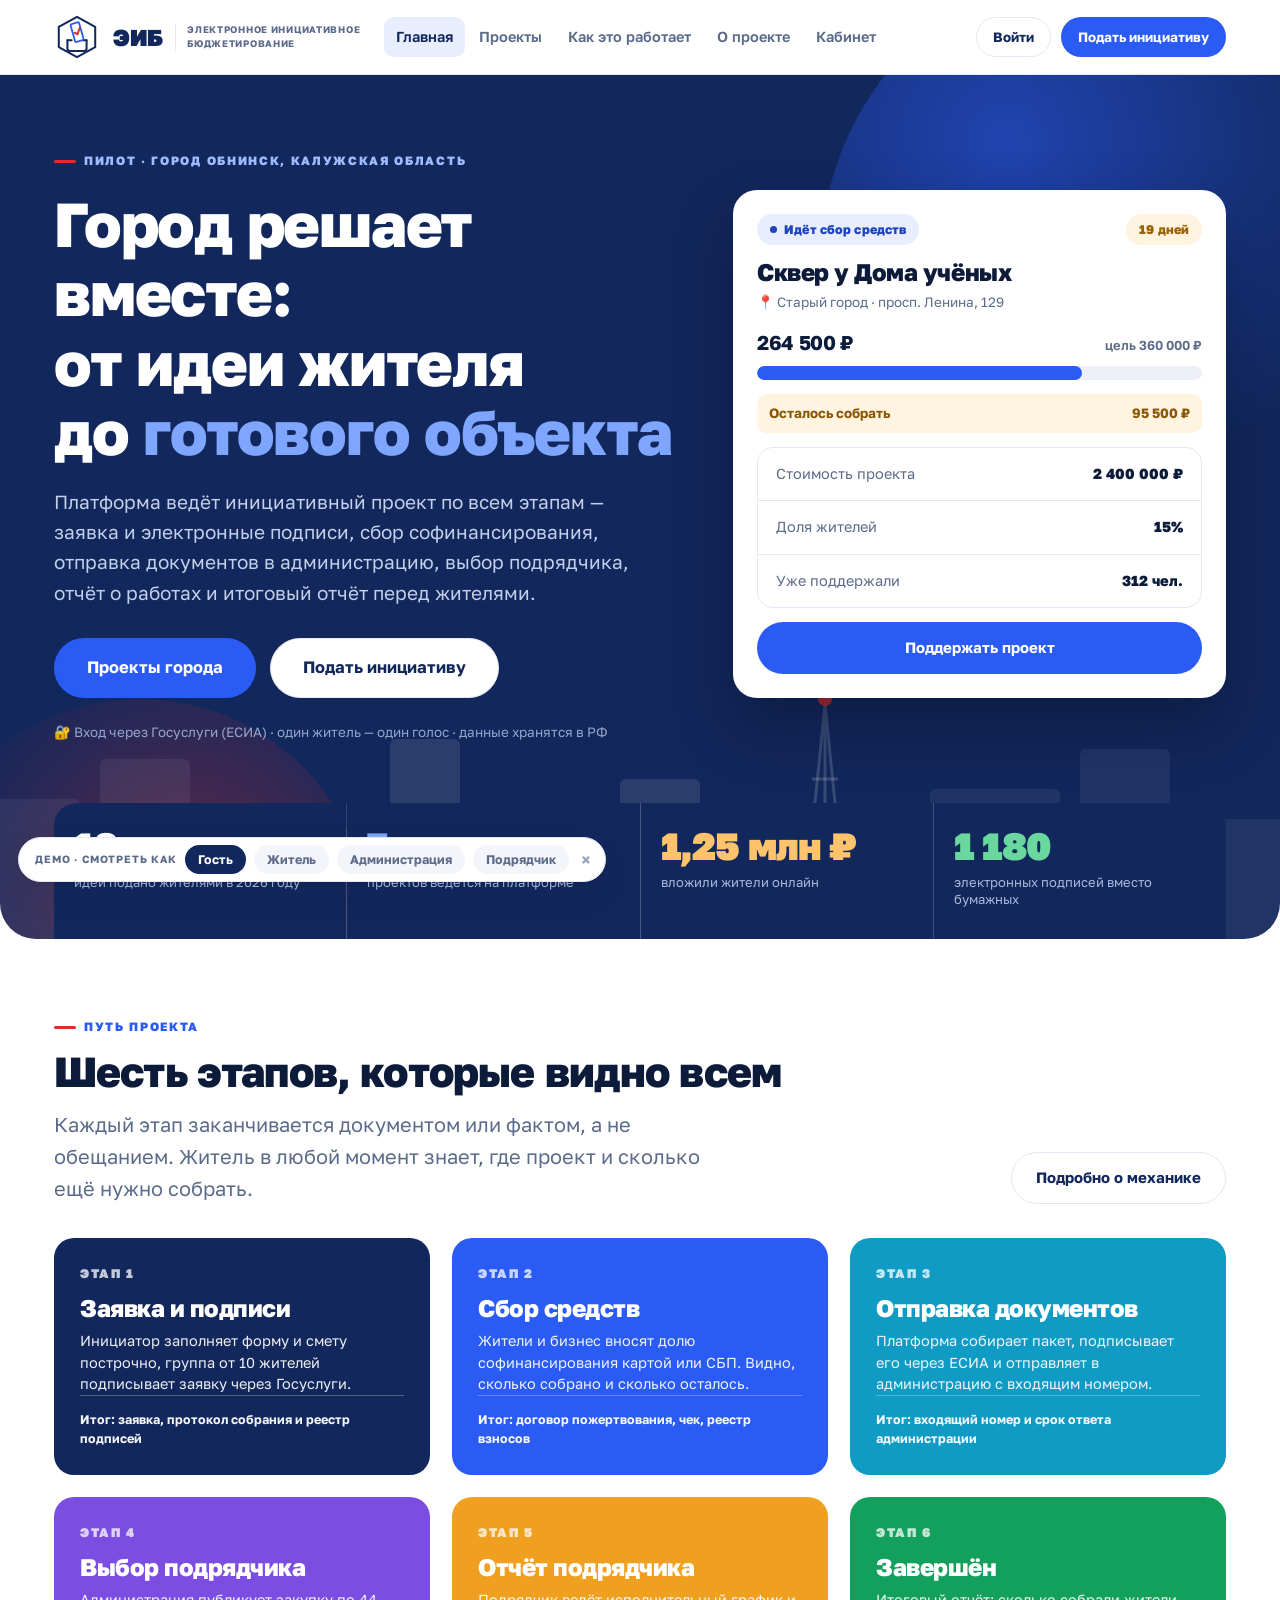
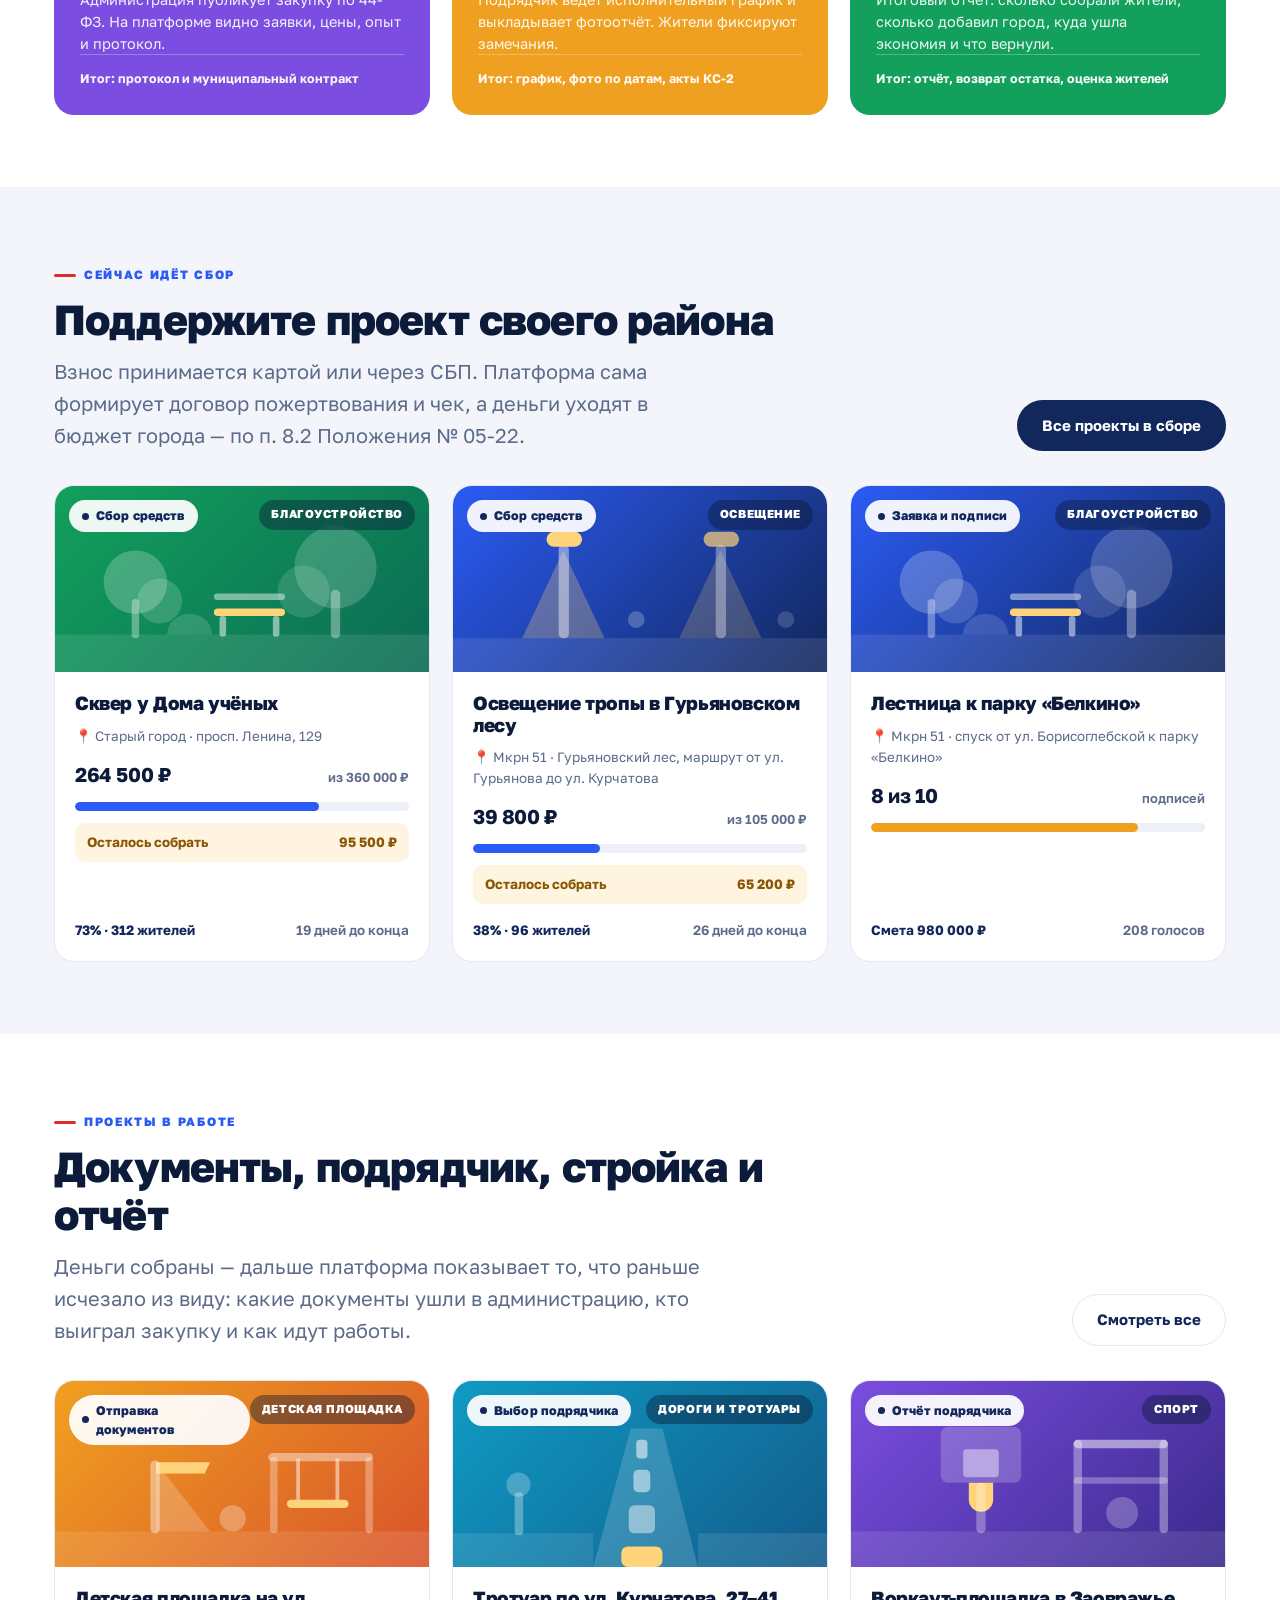
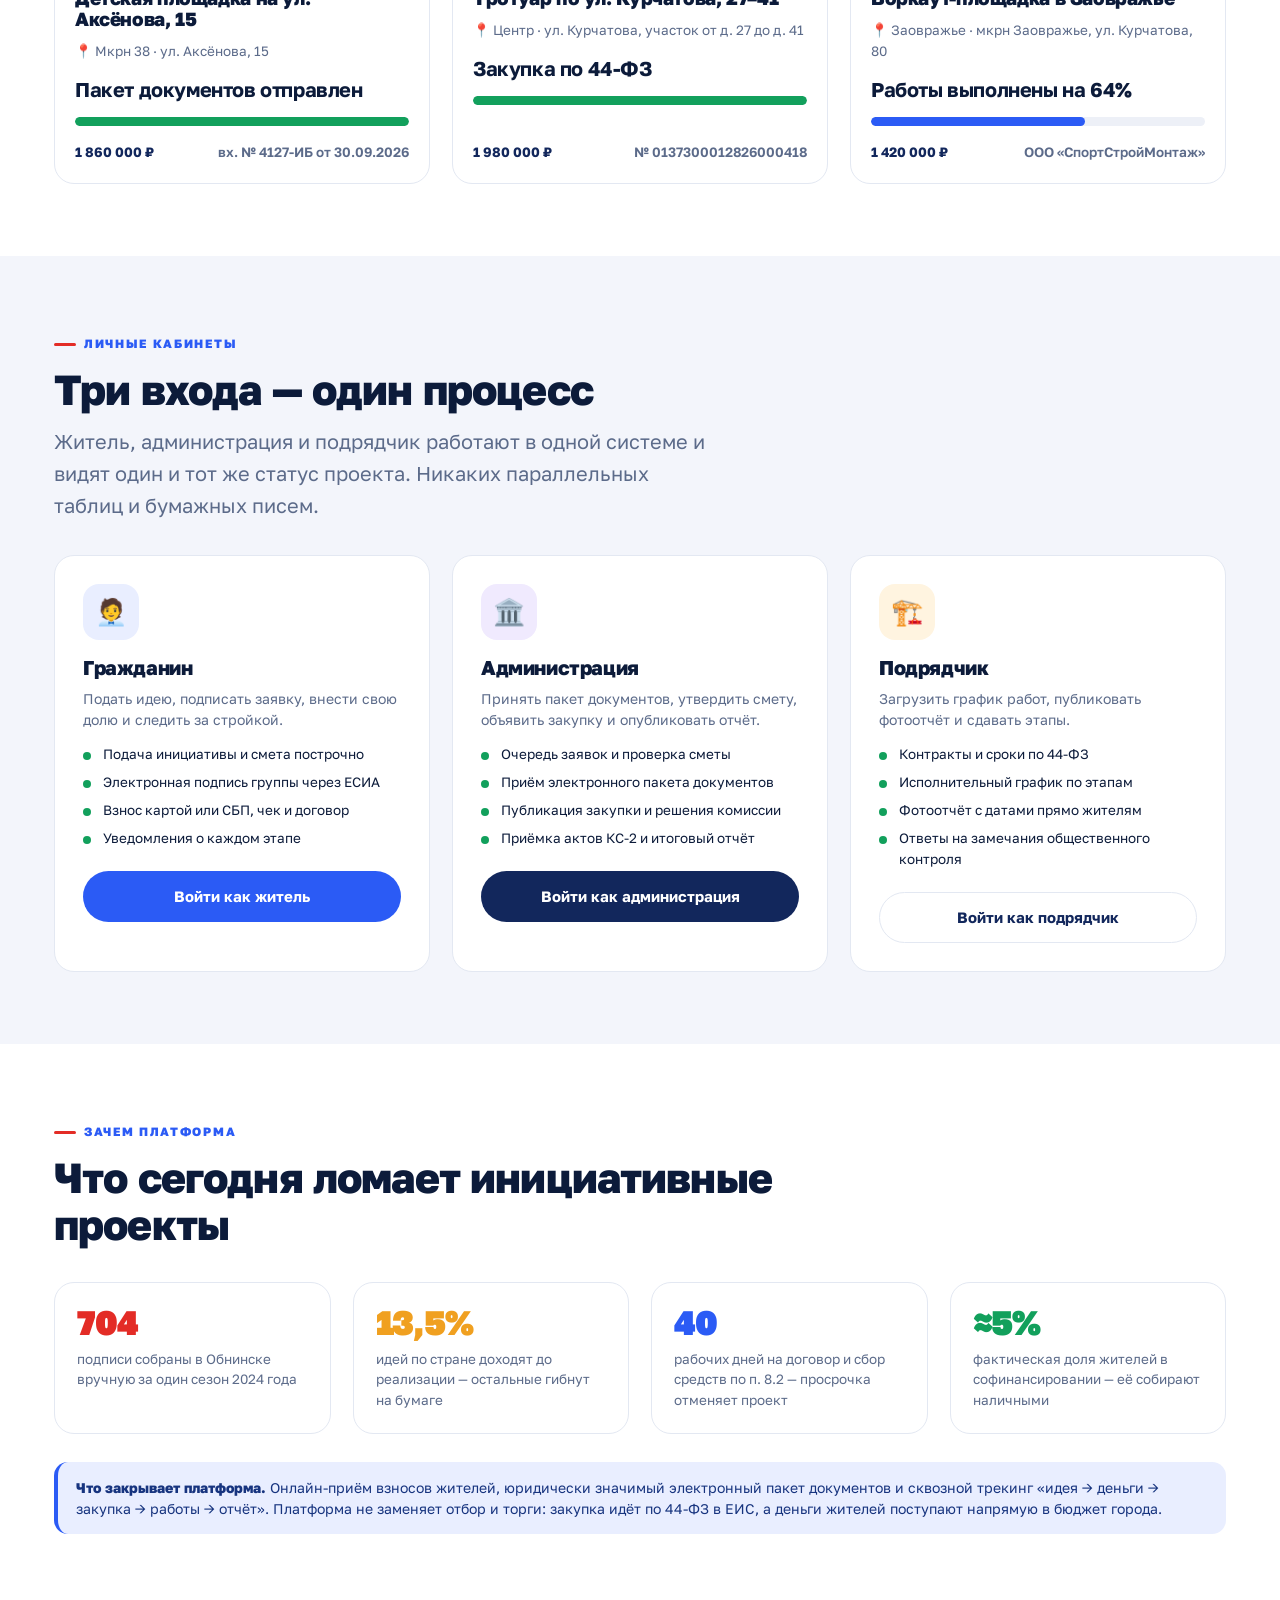
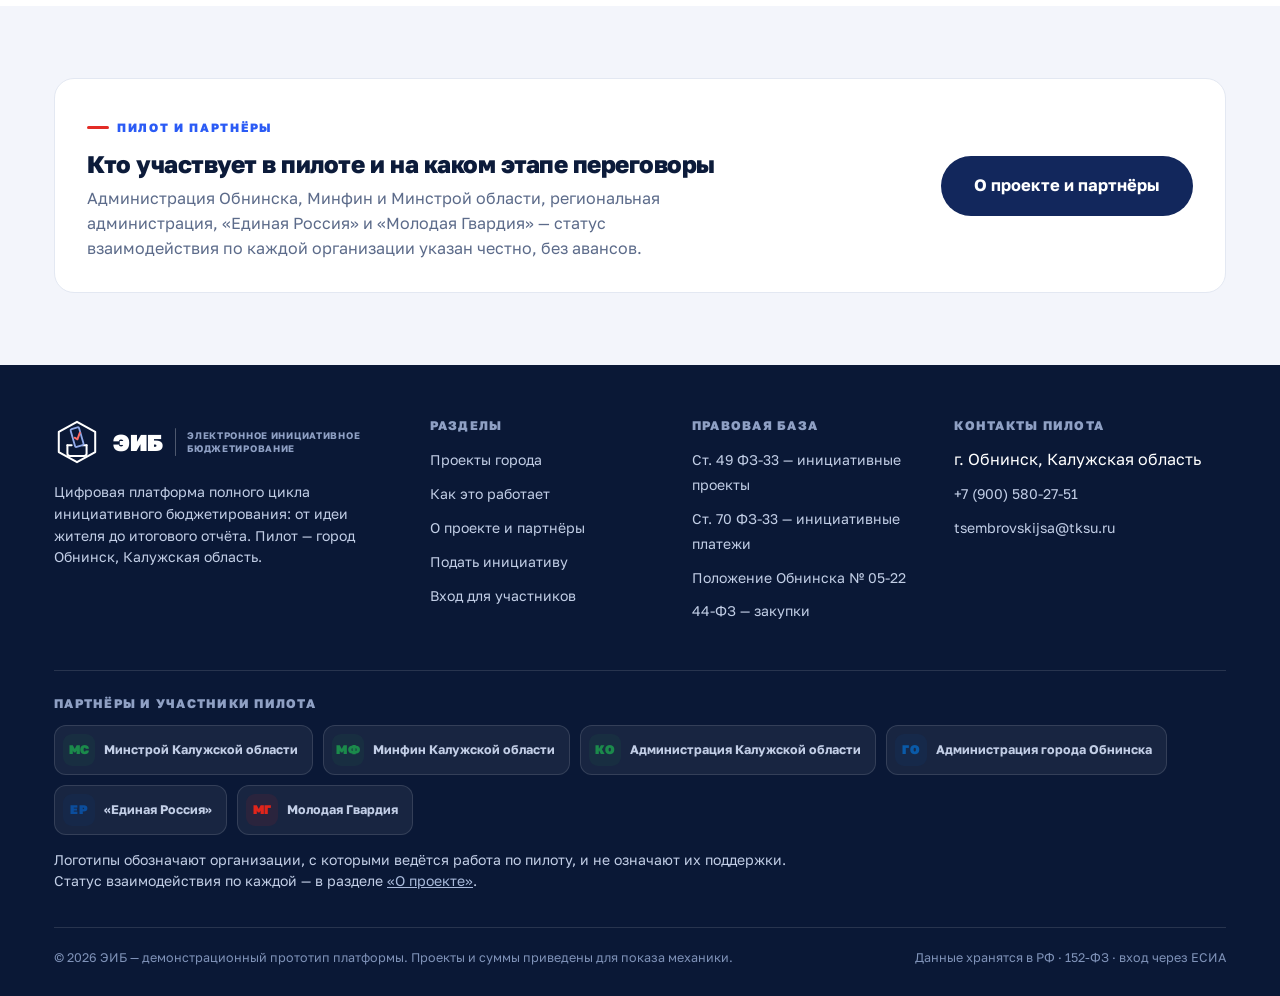
==== index.html @ b2e2e545 "Демонстрационный прототип платформы ЭИБ Статический сайт: витрина проектов, шесть этапов, три роли, " ====
<!DOCTYPE html>
<html lang="ru">
<head>
<meta charset="UTF-8">
<meta name="robots" content="noindex, nofollow, noarchive">
<meta name="viewport" content="width=device-width, initial-scale=1">
<title>ЭИБ · Инициативное бюджетирование города Обнинска</title>
<meta name="description" content="Цифровая платформа инициативного бюджетирования: жители предлагают проекты, собирают софинансирование онлайн и видят каждый этап — от документов до отчёта подрядчика.">
<link rel="icon" href="data:image/svg+xml,%3Csvg xmlns='http://www.w3.org/2000/svg' viewBox='0 0 48 48'%3E%3Crect width='48' height='48' rx='12' fill='%2312275C'/%3E%3Cg fill='none' stroke-linecap='round' stroke-linejoin='round'%3E%3Cpath d='M24 6 39 14.5v17L24 40 9 31.5v-17z' stroke='%23ffffff' stroke-width='2'/%3E%3Cpath d='M15 28v6.5a2.4 2.4 0 0 0 2.4 2.4h13.2a2.4 2.4 0 0 0 2.4-2.4V28' stroke='%23ffffff' stroke-width='2'/%3E%3Cpath d='M15 28h4M29 28h4' stroke='%23ffffff' stroke-width='2'/%3E%3Cg transform='rotate(-16 24 19)'%3E%3Crect x='20' y='11' width='8.4' height='16' rx='1.4' fill='%23ffffff'/%3E%3Cpath d='m21.9 19 2.1 2.2 4-5.4' stroke='%23E32C26' stroke-width='2'/%3E%3C/g%3E%3C/g%3E%3C/svg%3E">
<link rel="preconnect" href="https://fonts.googleapis.com">
<link rel="preconnect" href="https://fonts.gstatic.com" crossorigin>
<link rel="stylesheet" href="https://fonts.googleapis.com/css2?family=Golos+Text:wght@400;500;600;700;800;900&display=swap">
<link rel="stylesheet" href="assets/css/style.css">
</head>
<body>
<div id="hdr"></div>

<!-- ГЕРОЙ -->
<section class="hero">
  <!-- Панорама города: стилизованная графика.
       Чтобы поставить реальное фото Обнинска — положите файл assets/covers/hero.jpg
       и раскройте строку ниже (фото ляжет под текст с затемнением):
  <img class="hero-photo" src="assets/covers/hero.jpg" alt=""> -->
  <svg class="hero-city" viewBox="0 0 1440 260" preserveAspectRatio="xMidYMax slice" aria-hidden="true">
    <g fill="rgba(255,255,255,.06)">
      <rect x="40" y="120" width="120" height="140" rx="6"/>
      <rect x="180" y="80" width="90" height="180" rx="6"/>
      <rect x="290" y="150" width="150" height="110" rx="6"/>
      <rect x="1010" y="110" width="130" height="150" rx="6"/>
      <rect x="1160" y="70" width="90" height="190" rx="6"/>
      <rect x="1270" y="140" width="140" height="120" rx="6"/>
    </g>
    <g fill="rgba(255,255,255,.10)">
      <rect x="470" y="60" width="70" height="200" rx="6"/>
      <rect x="560" y="130" width="110" height="130" rx="6"/>
      <rect x="700" y="100" width="80" height="160" rx="6"/>
      <rect x="800" y="160" width="160" height="100" rx="6"/>
    </g>
    <!-- метеомачта -->
    <g stroke="rgba(255,255,255,.16)" stroke-width="3" fill="none">
      <path d="M905 260V26M881 260 905 26l24 234"/>
      <path d="M888 200h34M884 150h42M892 100h26"/>
    </g>
    <circle cx="905" cy="20" r="7" fill="rgba(227,44,38,.75)"/>
    <g fill="rgba(255,255,255,.14)">
      <circle cx="360" cy="222" r="26"/><rect x="355" y="222" width="10" height="38" rx="4"/>
      <circle cx="1090" cy="212" r="30"/><rect x="1084" y="212" width="11" height="48" rx="5"/>
      <circle cx="630" cy="230" r="20"/><rect x="626" y="230" width="8" height="30" rx="4"/>
    </g>
  </svg>
  <div class="wrap">
    <div class="hero-in">
      <div>
        <span class="eyebrow">Пилот · город Обнинск, Калужская область</span>
        <h1>Город решает вместе:<br>от идеи жителя<br>до <em>готового объекта</em></h1>
        <p class="lead">Платформа ведёт инициативный проект по всем этапам — заявка и электронные подписи,
          сбор софинансирования, отправка документов в администрацию, выбор подрядчика,
          отчёт о работах и итоговый отчёт перед жителями.</p>
        <div class="hero-cta">
          <a class="btn btn-p btn-l" href="projects.html">Проекты города</a>
          <a class="btn btn-o btn-l" href="submit.html">Подать инициативу</a>
        </div>
        <div class="hero-note">🔐 Вход через Госуслуги (ЕСИА) · один житель — один голос · данные хранятся в РФ</div>
      </div>

      <!-- карточка «сейчас идёт сбор» -->
      <div class="hero-card" id="heroCard"></div>
    </div>

    <div class="hero-stats">
      <div><b class="c1" id="s1">—</b><span>идей подано жителями в 2026 году</span></div>
      <div><b class="c2" id="s2">—</b><span>проектов ведётся на платформе</span></div>
      <div><b class="c3" id="s3">—</b><span>вложили жители онлайн</span></div>
      <div><b class="c4" id="s4">—</b><span>электронных подписей вместо бумажных</span></div>
    </div>
  </div>
</section>

<!-- ЭТАПЫ -->
<section class="sec">
  <div class="wrap">
    <div class="sec-head">
      <div>
        <span class="eyebrow">Путь проекта</span>
        <h2>Шесть этапов, которые видно всем</h2>
        <p class="lead">Каждый этап заканчивается документом или фактом, а не обещанием. Житель в любой момент
          знает, где проект и сколько ещё нужно собрать.</p>
      </div>
      <a class="btn btn-o" href="how.html">Подробно о механике</a>
    </div>
    <div class="grid g3" id="tiles"></div>
  </div>
</section>

<!-- ИДЁТ СБОР -->
<section class="sec sec-grey">
  <div class="wrap">
    <div class="sec-head">
      <div>
        <span class="eyebrow">Сейчас идёт сбор</span>
        <h2>Поддержите проект своего района</h2>
        <p class="lead">Взнос принимается картой или через СБП. Платформа сама формирует договор пожертвования
          и чек, а деньги уходят в бюджет города — по п. 8.2 Положения № 05-22.</p>
      </div>
      <a class="btn btn-d" href="projects.html?f=collecting">Все проекты в сборе</a>
    </div>
    <div class="grid g3" id="collecting"></div>
  </div>
</section>

<!-- ЧТО ДАЛЬШЕ -->
<section class="sec">
  <div class="wrap">
    <div class="sec-head">
      <div>
        <span class="eyebrow">Проекты в работе</span>
        <h2>Документы, подрядчик, стройка и отчёт</h2>
        <p class="lead">Деньги собраны — дальше платформа показывает то, что раньше исчезало из виду:
          какие документы ушли в администрацию, кто выиграл закупку и как идут работы.</p>
      </div>
      <a class="btn btn-o" href="projects.html">Смотреть все</a>
    </div>
    <div class="grid g3" id="pipeline"></div>
  </div>
</section>

<!-- РОЛИ -->
<section class="sec sec-grey">
  <div class="wrap">
    <div class="sec-head">
      <div>
        <span class="eyebrow">Личные кабинеты</span>
        <h2>Три входа — один процесс</h2>
        <p class="lead">Житель, администрация и подрядчик работают в одной системе и видят один и тот же
          статус проекта. Никаких параллельных таблиц и бумажных писем.</p>
      </div>
    </div>
    <div class="roles">
      <div class="role">
        <span class="ic" style="background:var(--blue-soft)">🧑‍💼</span>
        <h3>Гражданин</h3>
        <p>Подать идею, подписать заявку, внести свою долю и следить за стройкой.</p>
        <ul>
          <li>Подача инициативы и смета построчно</li>
          <li>Электронная подпись группы через ЕСИА</li>
          <li>Взнос картой или СБП, чек и договор</li>
          <li>Уведомления о каждом этапе</li>
        </ul>
        <a class="btn btn-p btn-full" href="login.html?role=citizen">Войти как житель</a>
      </div>
      <div class="role">
        <span class="ic" style="background:var(--violet-soft)">🏛️</span>
        <h3>Администрация</h3>
        <p>Принять пакет документов, утвердить смету, объявить закупку и опубликовать отчёт.</p>
        <ul>
          <li>Очередь заявок и проверка сметы</li>
          <li>Приём электронного пакета документов</li>
          <li>Публикация закупки и решения комиссии</li>
          <li>Приёмка актов КС-2 и итоговый отчёт</li>
        </ul>
        <a class="btn btn-d btn-full" href="login.html?role=admin">Войти как администрация</a>
      </div>
      <div class="role">
        <span class="ic" style="background:var(--amber-soft)">🏗️</span>
        <h3>Подрядчик</h3>
        <p>Загрузить график работ, публиковать фотоотчёт и сдавать этапы.</p>
        <ul>
          <li>Контракты и сроки по 44-ФЗ</li>
          <li>Исполнительный график по этапам</li>
          <li>Фотоотчёт с датами прямо жителям</li>
          <li>Ответы на замечания общественного контроля</li>
        </ul>
        <a class="btn btn-o btn-full" href="login.html?role=contractor">Войти как подрядчик</a>
      </div>
    </div>
  </div>
</section>

<!-- ЗАЧЕМ -->
<section class="sec">
  <div class="wrap">
    <div class="sec-head">
      <div>
        <span class="eyebrow">Зачем платформа</span>
        <h2>Что сегодня ломает инициативные проекты</h2>
      </div>
    </div>
    <div class="grid g4">
      <div class="kpi r"><b>704</b><span>подписи собраны в Обнинске вручную за один сезон 2024 года</span></div>
      <div class="kpi a"><b>13,5%</b><span>идей по стране доходят до реализации — остальные гибнут на бумаге</span></div>
      <div class="kpi b"><b>40</b><span>рабочих дней на договор и сбор средств по п. 8.2 — просрочка отменяет проект</span></div>
      <div class="kpi g"><b>≈5%</b><span>фактическая доля жителей в софинансировании — её собирают наличными</span></div>
    </div>
    <div class="note note-b mt28">
      <b>Что закрывает платформа.</b> Онлайн-приём взносов жителей, юридически значимый электронный пакет
      документов и сквозной трекинг «идея → деньги → закупка → работы → отчёт».
      Платформа не заменяет отбор и торги: закупка идёт по 44-ФЗ в ЕИС, а деньги жителей поступают
      напрямую в бюджет города.
    </div>
  </div>
</section>

<!-- О ПРОЕКТЕ И ПАРТНЁРЫ -->
<section class="sec sec-grey">
  <div class="wrap">
    <div class="card" style="display:flex;gap:28px;align-items:center;justify-content:space-between;flex-wrap:wrap;padding:32px">
      <div style="max-width:640px">
        <span class="eyebrow">Пилот и партнёры</span>
        <h3 class="mt14 mb8">Кто участвует в пилоте и на каком этапе переговоры</h3>
        <p class="muted">Администрация Обнинска, Минфин и Минстрой области, региональная администрация,
          «Единая Россия» и «Молодая Гвардия» — статус взаимодействия по каждой организации
          указан честно, без авансов.</p>
      </div>
      <a class="btn btn-d btn-l" href="about.html#partners">О проекте и партнёры</a>
    </div>
  </div>
</section>

<div id="ftr"></div>

<script src="assets/js/data.js"></script>
<script src="assets/js/app.js"></script>
<script>
mount('home');

/* Цифры пилота */
document.getElementById('s1').textContent = CITY.stats.ideas;
document.getElementById('s2').textContent = CITY.stats.projects;
document.getElementById('s3').textContent = (CITY.stats.citizenMoney / 1000000).toFixed(2).replace('.', ',') + ' млн ₽';
document.getElementById('s4').textContent = fmt(CITY.stats.signatures);

/* Карточка «горячий сбор» в герое */
(function () {
  const p = projects().find(x => x.stage === 'collecting');
  const percent = pct(p);
  document.getElementById('heroCard').innerHTML = `
    <div class="between mb14">
      <span class="chip chip-blue"><span class="dt"></span>Идёт сбор средств</span>
      <span class="chip chip-amber">${days(p.daysLeft)}</span>
    </div>
    <h3 style="margin-bottom:6px">${p.title}</h3>
    <div class="ploc mb14">📍 ${p.district} · ${p.addr.split('—')[0].trim()}</div>
    <div class="money"><b>${rub(p.raised)}</b><span>цель ${rub(p.goal)}</span></div>
    <div class="bar bar-lg mt8"><i style="width:${percent}%"></i></div>
    <div class="left-sum mt14"><span>Осталось собрать</span><b>${rub(left(p))}</b></div>
    <div class="facts mt14">
      <div><span>Стоимость проекта</span><b>${rub(p.cost)}</b></div>
      <div><span>Доля жителей</span><b>${p.sharePct}%</b></div>
      <div><span>Уже поддержали</span><b>${p.donors} чел.</b></div>
    </div>
    <a class="btn btn-p btn-full mt14" href="project.html?id=${p.id}">Поддержать проект</a>`;
})();

/* Плитки этапов */
document.getElementById('tiles').innerHTML = [
  ['Заявка и подписи', 'Инициатор заполняет форму и смету построчно, группа от 10 жителей подписывает заявку через Госуслуги.', 'Итог: заявка, протокол собрания и реестр подписей'],
  ['Сбор средств', 'Жители и бизнес вносят долю софинансирования картой или СБП. Видно, сколько собрано и сколько осталось.', 'Итог: договор пожертвования, чек, реестр взносов'],
  ['Отправка документов', 'Платформа собирает пакет, подписывает его через ЕСИА и отправляет в администрацию с входящим номером.', 'Итог: входящий номер и срок ответа администрации'],
  ['Выбор подрядчика', 'Администрация публикует закупку по 44-ФЗ. На платформе видно заявки, цены, опыт и протокол.', 'Итог: протокол и муниципальный контракт'],
  ['Отчёт подрядчика', 'Подрядчик ведёт исполнительный график и выкладывает фотоотчёт. Жители фиксируют замечания.', 'Итог: график, фото по датам, акты КС-2'],
  ['Завершён', 'Итоговый отчёт: сколько собрали жители, сколько добавил город, куда ушла экономия и что вернули.', 'Итог: отчёт, возврат остатка, оценка жителей']
].map((t, i) => `<div class="tile t${i + 1}">
    <span class="num">ЭТАП ${i + 1}</span><h3>${t[0]}</h3><p>${t[1]}</p><div class="out">${t[2]}</div>
  </div>`).join('');


/* Проекты */
document.getElementById('collecting').innerHTML =
  projects().filter(p => p.stage === 'collecting' || p.stage === 'idea').map(projectCard).join('');
document.getElementById('pipeline').innerHTML =
  projects().filter(p => ['documents', 'contractor', 'works', 'done'].includes(p.stage)).slice(0, 3).map(projectCard).join('');
</script>
</body>
</html>
---- assets/css/style.css ----
/* ЭИБ · Электронное инициативное бюджетирование
   Визуальный язык: крупная типографика, плотный синий, цветные плашки этапов,
   большие скруглённые карточки — в духе портала «Национальные проекты России». */

:root{
  --ink:#0C1B3A;
  --navy:#12275C;
  --navy-2:#0A1836;
  --blue:#2B5BF5;
  --blue-soft:#E9EEFF;
  --red:#E32C26;
  --red-soft:#FDEBEA;
  --amber:#F0A020;
  --amber-soft:#FFF4E0;
  --green:#12A05C;
  --green-soft:#E4F6ED;
  --violet:#7B4DE0;
  --violet-soft:#F0EAFE;
  --cyan:#0F9BC4;
  --bg:#FFFFFF;
  --bg-2:#F3F5FB;
  --line:#E3E8F2;
  --muted:#5C6B8A;
  --r:20px;
  --r-s:12px;
  --shadow:0 2px 4px rgba(12,27,58,.04), 0 14px 34px rgba(12,27,58,.08);
  --shadow-s:0 1px 2px rgba(12,27,58,.05), 0 6px 16px rgba(12,27,58,.06);
  --font:"Golos Text","Inter","Segoe UI",-apple-system,BlinkMacSystemFont,"Helvetica Neue",Arial,sans-serif;
}

*{box-sizing:border-box;margin:0;padding:0}
html{scroll-behavior:smooth}
body{
  font-family:var(--font);background:var(--bg);color:var(--ink);
  line-height:1.55;-webkit-font-smoothing:antialiased;font-size:16px;
}
img{max-width:100%;display:block}
a{color:inherit;text-decoration:none}
button,input,select,textarea{font-family:inherit;font-size:inherit}
button{cursor:pointer;border:none;background:none;color:inherit}
ul{list-style:none}

.wrap{max-width:1220px;margin:0 auto;padding:0 24px}
.sr{position:absolute;width:1px;height:1px;overflow:hidden;clip:rect(0 0 0 0)}

/* ---------- Типографика ---------- */
h1,h2,h3,h4{line-height:1.12;letter-spacing:-.02em;font-weight:800}
h1{font-size:clamp(34px,5.2vw,62px)}
h2{font-size:clamp(26px,3.4vw,42px)}
h3{font-size:clamp(19px,2vw,24px)}
h4{font-size:17px;letter-spacing:-.01em}
.lead{font-size:clamp(16px,1.6vw,20px);color:var(--muted);line-height:1.6}
.eyebrow{
  display:inline-flex;align-items:center;gap:8px;font-size:12px;font-weight:800;
  letter-spacing:.14em;text-transform:uppercase;color:var(--blue);
}
.eyebrow::before{content:"";width:22px;height:3px;border-radius:2px;background:var(--red)}
.muted{color:var(--muted)}
.nowrap{white-space:nowrap}
.tnum{font-variant-numeric:tabular-nums}
.mt0{margin-top:0}.mt8{margin-top:8px}.mt14{margin-top:14px}.mt20{margin-top:20px}.mt28{margin-top:28px}
.mb0{margin-bottom:0}.mb8{margin-bottom:8px}.mb14{margin-bottom:14px}.mb20{margin-bottom:20px}.mb28{margin-bottom:28px}

/* ---------- Шапка ---------- */
.hdr{position:sticky;top:0;z-index:60;background:rgba(255,255,255,.94);backdrop-filter:blur(10px);border-bottom:1px solid var(--line)}
.hdr-in{display:flex;align-items:center;gap:24px;height:74px;position:relative}
/* ---------- Логотип ---------- */
.logo{display:flex;align-items:center;gap:13px;flex:none}
.logo-mark{width:46px;height:46px;flex:none}
.logo-mark svg{width:100%;height:100%;display:block}
.lm-hex{stroke:var(--navy);stroke-width:2.1}
.lm-urn{stroke:var(--navy);stroke-width:2.1}
.lm-paper{stroke:var(--blue);stroke-width:1.9;fill:#fff}
.lm-check{stroke:var(--red);stroke-width:2.1}
.logo-t{display:flex;align-items:center;gap:11px;min-width:0}
.logo-t b{font-size:23px;font-weight:900;letter-spacing:.01em;line-height:1;color:var(--navy)}
.logo-div{width:1.5px;height:28px;background:var(--line);border-radius:2px;flex:none}
.logo-t>span{font-size:9.5px;font-weight:700;letter-spacing:.075em;line-height:1.45;
  color:var(--muted);text-transform:uppercase;white-space:nowrap}

/* тёмный фон (подвал) */
.logo-light .lm-hex,.logo-light .lm-urn{stroke:#fff}
.logo-light .lm-paper{stroke:#8FA8E8;fill:var(--navy-2)}
.logo-light .lm-check{stroke:#FF6B63}
.logo-light .logo-t b{color:#fff}
.logo-light .logo-div{background:rgba(255,255,255,.28)}
.logo-light .logo-t>span{color:#8FA0C4}
.mainnav{display:flex;gap:2px}
.mainnav a{padding:9px 12px;border-radius:10px;font-size:14.5px;font-weight:600;color:var(--muted);white-space:nowrap}
.mainnav a:hover{background:var(--bg-2);color:var(--navy)}
.mainnav a.on{color:var(--navy);background:var(--blue-soft)}
.hdr-act{margin-left:auto;display:flex;align-items:center;gap:10px}
.burger{display:none}
.who-badge{display:flex;align-items:center;gap:10px;padding:7px 14px 7px 8px;border:1.5px solid var(--line);border-radius:999px}
.who-badge .av{width:32px;height:32px;border-radius:50%;color:#fff;display:flex;align-items:center;justify-content:center;font-weight:800;font-size:12.5px;background:var(--blue)}
.who-badge .av.a{background:var(--violet)}
.who-badge .av.c{background:var(--amber)}
.who-badge b{font-size:13px;line-height:1.15;display:block}
.who-badge small{font-size:11px;color:var(--muted);display:block}

/* ---------- Кнопки ---------- */
.btn{
  display:inline-flex;align-items:center;justify-content:center;gap:9px;
  padding:13px 24px;border-radius:999px;font-weight:700;font-size:15px;
  transition:.16s ease;white-space:nowrap;border:1.5px solid transparent;
}
.btn-p{background:var(--blue);color:#fff}
.btn-p:hover{background:#1B49DC;transform:translateY(-1px)}
.btn-d{background:var(--navy);color:#fff}
.btn-d:hover{background:#0B1C46}
.btn-g{background:var(--green);color:#fff}
.btn-g:hover{background:#0E8B4F}
.btn-r{background:var(--red);color:#fff}
.btn-r:hover{background:#C9241E}
.btn-o{background:#fff;color:var(--navy);border-color:var(--line)}
.btn-o:hover{border-color:var(--blue);color:var(--blue)}
.btn-ghost{background:var(--bg-2);color:var(--navy)}
.btn-ghost:hover{background:#E8ECF6}
.btn-s{padding:9px 16px;font-size:13.5px}
.btn-l{padding:16px 32px;font-size:16.5px}
.btn-full{width:100%}
.btn[disabled]{opacity:.45;pointer-events:none}

/* ---------- Плашки статусов ---------- */
.chip{display:inline-flex;align-items:center;gap:7px;padding:6px 13px;border-radius:999px;font-size:12.5px;font-weight:800;letter-spacing:.01em}
.chip .dt{width:7px;height:7px;border-radius:50%;background:currentColor}
.chip-blue{background:var(--blue-soft);color:#1E45BE}
.chip-green{background:var(--green-soft);color:#0B7A45}
.chip-amber{background:var(--amber-soft);color:#9A6206}
.chip-red{background:var(--red-soft);color:#B7231E}
.chip-violet{background:var(--violet-soft);color:#5B31B8}
.chip-cyan{background:#E2F4FA;color:#0A6E8C}
.chip-grey{background:var(--bg-2);color:var(--muted)}
.chip-dark{background:var(--navy);color:#fff}

/* ---------- Герой ---------- */
.hero{position:relative;overflow:hidden;background:var(--navy);color:#fff;border-radius:0 0 36px 36px}
.hero::after{
  content:"";position:absolute;right:-160px;top:-120px;width:620px;height:620px;border-radius:50%;
  background:radial-gradient(circle at 30% 30%,rgba(43,91,245,.55),rgba(43,91,245,0) 62%);
}
.hero::before{
  content:"";position:absolute;left:-90px;bottom:-220px;width:460px;height:460px;border-radius:50%;
  background:radial-gradient(circle at 60% 40%,rgba(227,44,38,.35),rgba(227,44,38,0) 65%);
}
.hero-photo{position:absolute;inset:0;width:100%;height:100%;object-fit:cover;opacity:.32;z-index:1}
.hero-city{position:absolute;left:0;right:0;bottom:0;width:100%;height:260px;z-index:1}
.hero-in{position:relative;z-index:2;padding:70px 0 0;display:grid;grid-template-columns:1.12fr .88fr;gap:52px;align-items:center}
.hero .eyebrow{color:#9FBBFF}
.hero h1{margin:18px 0 20px;color:#fff}
.hero h1 em{font-style:normal;color:#7FA6FF}
.hero p.lead{font-size:19px;color:#C3D0EA;max-width:600px}
.hero-cta{display:flex;gap:14px;flex-wrap:wrap;margin-top:30px}
.hero-note{display:flex;align-items:center;gap:10px;margin-top:24px;font-size:13.5px;color:#93A6CA}
.hero-card{background:#fff;color:var(--ink);border-radius:24px;padding:24px;box-shadow:0 30px 60px rgba(5,12,30,.35)}
.hero-stats{display:grid;grid-template-columns:repeat(4,1fr);gap:1px;background:rgba(255,255,255,.14);
  margin-top:60px;border-radius:22px 22px 0 0;overflow:hidden;position:relative;z-index:2}
.hero-stats div{background:var(--navy);padding:24px 20px 30px}
.hero-stats b{display:block;font-size:clamp(26px,3.2vw,38px);font-weight:900;letter-spacing:-.03em;line-height:1}
.hero-stats b.c1{color:#fff}.hero-stats b.c2{color:#7FA6FF}.hero-stats b.c3{color:#FFC46B}.hero-stats b.c4{color:#69D79E}
.hero-stats span{display:block;margin-top:9px;font-size:13px;color:#A9BADB;line-height:1.35}

/* ---------- Секции ---------- */
.sec{padding:72px 0}
.sec-s{padding:48px 0}
.sec-grey{background:var(--bg-2)}
.sec-dark{background:var(--navy);color:#fff}
.sec-dark .lead{color:#B7C6E4}
.sec-head{display:flex;align-items:flex-end;justify-content:space-between;gap:32px;margin-bottom:34px;flex-wrap:wrap}
.sec-head h2{margin-top:12px;max-width:780px}
.sec-head .lead{margin-top:12px;max-width:660px}

/* ---------- Сетки ---------- */
.grid{display:grid;gap:22px}
.g2{grid-template-columns:repeat(2,1fr)}
.g3{grid-template-columns:repeat(3,1fr)}
.g4{grid-template-columns:repeat(4,1fr)}

/* ---------- Карточка проекта ---------- */
.pcard{background:#fff;border:1px solid var(--line);border-radius:var(--r);overflow:hidden;display:flex;flex-direction:column;transition:.18s ease}
.pcard:hover{transform:translateY(-3px);box-shadow:var(--shadow);border-color:#CFD9EE}
.pcover{height:186px;position:relative;padding:14px;display:flex;align-items:flex-start;justify-content:space-between;overflow:hidden}
.cover-art,.cover-photo{position:absolute;inset:0;width:100%;height:100%;z-index:1}
.cover-photo{object-fit:cover}
.pcover>.chip,.pcover>span{position:relative;z-index:2}
.cat-pill{background:rgba(10,24,54,.42);backdrop-filter:blur(4px);color:#fff;font-size:11.5px;font-weight:800;
  letter-spacing:.05em;text-transform:uppercase;padding:6px 12px;border-radius:999px;white-space:nowrap}
.cv-1{background:linear-gradient(135deg,#2B5BF5,#12275C)}
.cv-2{background:linear-gradient(135deg,#12A05C,#0B6B54)}
.cv-3{background:linear-gradient(135deg,#F0A020,#D9542B)}
.cv-4{background:linear-gradient(135deg,#7B4DE0,#3B2A8C)}
.cv-5{background:linear-gradient(135deg,#0F9BC4,#125C8C)}
.cv-6{background:linear-gradient(135deg,#E32C26,#8C1410)}
.pcover .chip{background:rgba(255,255,255,.93);color:var(--navy)}
.pbody{padding:20px;display:flex;flex-direction:column;flex:1;gap:12px}
.pbody h3{font-size:19px}
.ploc{display:flex;align-items:center;gap:7px;font-size:13.5px;color:var(--muted)}
.pmeta{display:flex;justify-content:space-between;font-size:13.5px;font-weight:700;margin-top:auto;padding-top:4px}
.pmeta .left{color:var(--navy)}
.pmeta .right{color:var(--muted);font-weight:600}

/* ---------- Баннер проекта ---------- */
.pbanner{position:relative;overflow:hidden;border-radius:var(--r);height:250px;margin-bottom:20px;
  display:flex;flex-direction:column;justify-content:space-between;padding:18px 20px}
.pbanner::after{content:"";position:absolute;inset:0;z-index:1;
  background:linear-gradient(to top,rgba(8,18,40,.62),rgba(8,18,40,0) 55%)}
.pbanner-top,.pbanner-bot{position:relative;z-index:3;display:flex;gap:10px;flex-wrap:wrap;align-items:center}
.pbanner-top{justify-content:space-between}
.pbanner-top .chip{background:rgba(255,255,255,.94);color:var(--navy)}
.pbanner-bot{flex-direction:column;align-items:flex-start;gap:4px;color:#fff}
.pbanner-bot b{font-size:20px;font-weight:800;letter-spacing:-.01em;text-shadow:0 2px 10px rgba(0,0,0,.4)}
.pbanner-bot span{font-size:13.5px;color:rgba(255,255,255,.86);text-shadow:0 1px 8px rgba(0,0,0,.45)}

/* ---------- Прогресс ---------- */
.bar{height:9px;border-radius:999px;background:#EDF0F7;overflow:hidden}
.bar i{display:block;height:100%;border-radius:999px;background:var(--blue);transition:width .5s ease}
.bar.ok i{background:var(--green)}
.bar.warn i{background:var(--amber)}
.bar-lg{height:14px}
.money{display:flex;align-items:baseline;justify-content:space-between;gap:12px;font-weight:800}
.money b{font-size:20px;letter-spacing:-.02em}
.money span{font-size:13px;color:var(--muted);font-weight:600}
.left-sum{background:var(--amber-soft);color:#8A5606;border-radius:10px;padding:9px 12px;font-size:13.5px;font-weight:700;display:flex;justify-content:space-between;gap:10px}
.left-sum.done{background:var(--green-soft);color:#0B7A45}

/* ---------- Универсальная карточка ---------- */
.card{background:#fff;border:1px solid var(--line);border-radius:var(--r);padding:26px}
.card+.card{margin-top:20px}
.card-flat{background:var(--bg-2);border-color:transparent}
.card-h{display:flex;align-items:center;justify-content:space-between;gap:16px;margin-bottom:18px;flex-wrap:wrap}
.card-h h3{margin:0}

/* ---------- Цветные плитки этапов ---------- */
.tile{border-radius:var(--r);padding:26px;color:#fff;position:relative;overflow:hidden;min-height:200px;display:flex;flex-direction:column}
.tile .num{font-size:12.5px;font-weight:900;letter-spacing:.12em;opacity:.75}
.tile h3{margin:12px 0 8px;color:#fff}
.tile p{font-size:14.5px;line-height:1.5;opacity:.92}
.tile .out{margin-top:auto;padding-top:14px;font-size:12.5px;font-weight:700;border-top:1px solid rgba(255,255,255,.28);opacity:.95}
.t1{background:#12275C}.t2{background:#2B5BF5}.t3{background:#0F9BC4}
.t4{background:#7B4DE0}.t5{background:#F0A020}.t6{background:#12A05C}

/* ---------- Таймлайн этапов проекта ---------- */
.steps{display:grid;grid-template-columns:repeat(6,1fr);gap:10px}
.step{background:var(--bg-2);border-radius:14px;padding:14px;border:1.5px solid transparent}
.step .k{font-size:11px;font-weight:900;letter-spacing:.1em;color:#93A0BA}
.step .n{font-size:13.5px;font-weight:700;margin-top:6px;line-height:1.3;color:var(--muted)}
.step.done{background:var(--green-soft)}
.step.done .k,.step.done .n{color:#0B7A45}
.step.now{background:#fff;border-color:var(--blue);box-shadow:0 8px 22px rgba(43,91,245,.16)}
.step.now .k{color:var(--blue)}
.step.now .n{color:var(--navy)}

/* ---------- Таблицы ---------- */
.tbl-wrap{overflow-x:auto}
.tbl{width:100%;border-collapse:collapse;font-size:14.5px;min-width:520px}
.tbl th{text-align:left;font-size:11.5px;letter-spacing:.09em;text-transform:uppercase;color:var(--muted);font-weight:800;padding:0 14px 10px;border-bottom:1px solid var(--line)}
.tbl td{padding:13px 14px;border-bottom:1px solid var(--line);vertical-align:middle}
.tbl tr:last-child td{border-bottom:none}
.tbl tbody tr:hover{background:#FAFBFE}
.tbl .r{text-align:right}
.tbl .strong{font-weight:800}
.tbl tr.sum td{background:var(--bg-2);font-weight:800}

/* ---------- Документы / факты ---------- */
.doc{display:flex;align-items:center;gap:14px;padding:14px 16px;border:1px solid var(--line);border-radius:14px;background:#fff}
.doc+.doc{margin-top:10px}
.doc .ic{width:40px;height:40px;border-radius:11px;background:var(--blue-soft);color:var(--blue);display:flex;align-items:center;justify-content:center;font-size:17px;flex:none}
.doc .ic.ok{background:var(--green-soft);color:var(--green)}
.doc .ic.wait{background:var(--amber-soft);color:#9A6206}
.doc .tx{min-width:0}
.doc b{display:block;font-size:14.5px}
.doc small{color:var(--muted);font-size:12.5px}
.doc .act{margin-left:auto;display:flex;gap:8px;align-items:center;flex:none}

.facts{display:grid;gap:1px;background:var(--line);border-radius:16px;overflow:hidden;border:1px solid var(--line)}
.facts div{background:#fff;padding:15px 18px;display:flex;justify-content:space-between;gap:16px;font-size:14.5px}
.facts div span{color:var(--muted)}
.facts div b{text-align:right;font-weight:800}

.kpi{background:#fff;border:1px solid var(--line);border-radius:var(--r);padding:22px}
.kpi b{display:block;font-size:34px;font-weight:900;letter-spacing:-.03em;line-height:1.05}
.kpi span{display:block;margin-top:8px;font-size:13.5px;color:var(--muted)}
.kpi.b b{color:var(--blue)}.kpi.g b{color:var(--green)}.kpi.a b{color:var(--amber)}.kpi.r b{color:var(--red)}.kpi.v b{color:var(--violet)}

/* ---------- Формы ---------- */
.field{margin-bottom:18px}
.field label{display:block;font-size:13.5px;font-weight:700;margin-bottom:7px}
.field .hint{font-size:12.5px;color:var(--muted);font-weight:500;margin-top:6px}
.inp{width:100%;padding:13px 15px;border:1.5px solid var(--line);border-radius:12px;background:#fff;transition:.15s;font-size:15px}
.inp:focus{outline:none;border-color:var(--blue);box-shadow:0 0 0 4px rgba(43,91,245,.12)}
textarea.inp{min-height:110px;resize:vertical}
.row2{display:grid;grid-template-columns:1fr 1fr;gap:16px}
.who{display:inline-flex;align-items:center;gap:6px;font-size:10.5px;font-weight:800;letter-spacing:.05em;text-transform:uppercase;padding:3px 9px;border-radius:999px;margin-left:8px;vertical-align:middle}
.who-i{background:var(--blue-soft);color:#1E45BE}
.who-a{background:var(--violet-soft);color:#5B31B8}
.who-c{background:var(--amber-soft);color:#9A6206}
.who-p{background:var(--green-soft);color:#0B7A45}
.amounts{display:flex;gap:8px;flex-wrap:wrap;margin-bottom:14px}
.amounts button{padding:10px 16px;border-radius:12px;border:1.5px solid var(--line);font-weight:700;font-size:14px;background:#fff}
.amounts button:hover{border-color:var(--blue);color:var(--blue)}
.amounts button.on{background:var(--blue);border-color:var(--blue);color:#fff}

/* ---------- Вход по ролям ---------- */
.roles{display:grid;grid-template-columns:repeat(3,1fr);gap:22px}
.role{border:1.5px solid var(--line);border-radius:var(--r);padding:28px;background:#fff;text-align:left;transition:.18s;display:flex;flex-direction:column;gap:10px}
.role:hover{border-color:var(--blue);transform:translateY(-3px);box-shadow:var(--shadow)}
.role .ic{width:56px;height:56px;border-radius:16px;display:flex;align-items:center;justify-content:center;font-size:26px;margin-bottom:6px}
.role h3{font-size:20px}
.role p{font-size:14px;color:var(--muted);line-height:1.5}
.role ul{margin-top:4px;display:flex;flex-direction:column;gap:7px}
.role li{font-size:13.5px;padding-left:20px;position:relative}
.role li::before{content:"";position:absolute;left:0;top:8px;width:8px;height:8px;border-radius:50%;background:var(--green)}
.role .btn{margin-top:12px}

/* ---------- Вкладки, заметки, тосты ---------- */
.tabs{display:flex;gap:6px;border-bottom:1px solid var(--line);margin-bottom:24px;overflow-x:auto}
.tabs button{padding:12px 16px;font-weight:700;font-size:14.5px;color:var(--muted);border-bottom:3px solid transparent;white-space:nowrap}
.tabs button.on{color:var(--navy);border-bottom-color:var(--blue)}
.tab-pane{display:none}
.tab-pane.on{display:block}

.note{border-radius:14px;padding:15px 18px;font-size:14px;line-height:1.5;border-left:4px solid}
.note+.note{margin-top:12px}
.note-b{background:var(--blue-soft);border-color:var(--blue);color:#17347F}
.note-a{background:var(--amber-soft);border-color:var(--amber);color:#7A4F08}
.note-g{background:var(--green-soft);border-color:var(--green);color:#0B6B3E}
.note-r{background:var(--red-soft);border-color:var(--red);color:#96201B}
.note b{font-weight:800}

.toast{position:fixed;left:50%;bottom:34px;transform:translate(-50%,180%);background:var(--navy);color:#fff;
  padding:14px 24px;border-radius:999px;font-weight:700;font-size:14.5px;box-shadow:0 18px 40px rgba(5,12,30,.35);z-index:200;
  transition:transform .35s cubic-bezier(.2,.9,.3,1.2);max-width:90vw;text-align:center}
.toast.on{transform:translate(-50%,0)}

/* ---------- Модальное окно ---------- */
.modal{position:fixed;inset:0;z-index:150;display:none;align-items:center;justify-content:center;padding:24px;background:rgba(9,18,40,.55);backdrop-filter:blur(3px)}
.modal.on{display:flex}
.modal-box{background:#fff;border-radius:24px;padding:30px;width:100%;max-width:540px;box-shadow:0 30px 70px rgba(5,12,30,.4);max-height:90vh;overflow:auto}
.modal-x{float:right;font-size:24px;color:var(--muted);line-height:1}

/* ---------- Фотоотчёт ---------- */
.shots{display:grid;grid-template-columns:repeat(3,1fr);gap:12px}
.shot{border-radius:14px;height:132px;display:flex;align-items:flex-end;padding:12px;color:#fff;font-size:12px;font-weight:700;text-shadow:0 1px 6px rgba(0,0,0,.55)}

/* ---------- Подвал ---------- */
.ftr{background:var(--navy-2);color:#fff;padding:54px 0 28px}
.ftr-in{display:grid;grid-template-columns:1.5fr 1fr 1fr 1.2fr;gap:36px}
.ftr h4{font-size:12.5px;letter-spacing:.1em;text-transform:uppercase;color:#8FA0C4;margin-bottom:14px;font-weight:800}
.ftr a,.ftr p{color:#C2CEE6;font-size:14px}
.ftr li{margin-bottom:9px}
.ftr a:hover{color:#fff}
.ftr-bot{margin-top:36px;padding-top:20px;border-top:1px solid rgba(255,255,255,.12);display:flex;justify-content:space-between;gap:20px;flex-wrap:wrap;font-size:12.5px;color:#7F92B8}

/* ---------- Служебное ---------- */
.pagehead{background:var(--bg-2);padding:38px 0 34px;border-bottom:1px solid var(--line)}
.crumbs{font-size:13px;color:var(--muted);margin-bottom:12px}
.crumbs a:hover{color:var(--blue)}
.filters{display:flex;gap:9px;flex-wrap:wrap;margin-bottom:26px}
.filters button{padding:10px 18px;border-radius:999px;font-size:14px;font-weight:700;background:#fff;border:1.5px solid var(--line);color:var(--muted)}
.filters button:hover{border-color:var(--blue);color:var(--blue)}
.filters button.on{background:var(--navy);border-color:var(--navy);color:#fff}

.split{display:grid;grid-template-columns:1fr 380px;gap:30px;align-items:start}
.split>*{min-width:0}
.grid>*{min-width:0}
.facts-side{min-width:min(280px,100%)}
.sticky{position:sticky;top:96px}
.flexr{display:flex;align-items:center;gap:12px;flex-wrap:wrap}
.between{display:flex;align-items:center;justify-content:space-between;gap:16px;flex-wrap:wrap}

/* ---------- Адаптив ---------- */
/* полное название рядом со знаком — только когда в шапке хватает места */
@media (max-width:1150px){
  .hdr .logo-t>span,.hdr .logo-div{display:none}
  .hdr-in{gap:18px}
}

@media (max-width:1080px){
  .hero-in{grid-template-columns:1fr;gap:32px;padding-top:48px}
  .split{grid-template-columns:1fr}
  .sticky{position:static}
  .g4{grid-template-columns:repeat(2,1fr)}
  .partners-grid{grid-template-columns:repeat(2,1fr)}
  .ftr-in{grid-template-columns:1fr 1fr}
  .steps{grid-template-columns:repeat(3,1fr)}
  .mainnav a{padding:8px 9px;font-size:13.5px}
}
/* ---------- Партнёры ---------- */
.partners-grid{display:grid;grid-template-columns:repeat(3,1fr);gap:18px}
.plog{display:flex;align-items:center;gap:16px;background:#fff;border:1px solid var(--line);
  border-radius:var(--r);padding:20px;transition:.18s}
.plog:hover{border-color:#CFD9EE;box-shadow:var(--shadow-s)}
.plog-mark{width:90px;height:74px;border-radius:16px;flex:none;background:#fff;padding:8px;
  border:1px solid var(--line);display:flex;align-items:center;justify-content:center;overflow:hidden}
.plog-mark img{max-width:100%;max-height:100%;width:auto;height:auto;object-fit:contain}
.plog-mono{width:100%;height:100%;display:flex;align-items:center;justify-content:center;
  font-size:21px;font-weight:900;letter-spacing:.02em;color:var(--navy);border-radius:15px}
.plog-tx{min-width:0}
.plog-tx b{display:block;font-size:15.5px;line-height:1.25}
.plog-tx small{display:block;color:var(--muted);font-size:12.5px;line-height:1.4;margin:5px 0 9px}
.plog-tx .chip{font-size:11px;padding:4px 10px}

/* компактная строка (подвал) */
.ftr-partners{margin-top:38px;padding-top:26px;border-top:1px solid rgba(255,255,255,.12)}
.plog-row{display:flex;flex-wrap:wrap;gap:10px;margin-bottom:14px}
.plog-min{display:flex;align-items:center;gap:9px;background:rgba(255,255,255,.06);
  border:1px solid rgba(255,255,255,.12);border-radius:12px;padding:8px 14px 8px 8px}
.plog-min .plog-mono{width:32px;height:32px;border-radius:9px;background:rgba(255,255,255,.9);
  color:var(--navy);font-size:12.5px;display:flex;align-items:center;justify-content:center;flex:none}
.plog-min img{width:42px;height:30px;object-fit:contain;background:#fff;border-radius:8px;padding:3px}
.plog-min>span:last-child{font-size:12.5px;font-weight:700;color:#C2CEE6;white-space:nowrap}
.plog-note{font-size:12px;color:#7F92B8;line-height:1.5;max-width:760px}
.plog-note a{color:#A9BADB;text-decoration:underline}

/* ---------- Демо-переключатель ролей ---------- */
.demo-bar{position:fixed;left:18px;bottom:18px;z-index:120;background:#fff;border:1px solid var(--line);
  box-shadow:var(--shadow);border-radius:999px;padding:7px 10px 7px 16px;display:flex;align-items:center;gap:8px}
.demo-bar b{font-size:10.5px;letter-spacing:.08em;text-transform:uppercase;color:var(--muted);white-space:nowrap}
.demo-bar button{padding:7px 13px;border-radius:999px;font-weight:700;font-size:12.5px;color:var(--muted);background:var(--bg-2);white-space:nowrap}
.demo-bar button:hover{color:var(--blue)}
.demo-bar button.on{background:var(--navy);color:#fff}
.demo-bar .x{background:none;color:#9AA7BF;font-size:17px;padding:0 4px}

/* ---------- Лента взносов ---------- */
.feed{display:flex;flex-direction:column}
.feed-row{display:flex;align-items:center;gap:12px;padding:11px 0;border-bottom:1px solid var(--line)}
.feed-row:last-child{border-bottom:none}
.feed-row .av{width:34px;height:34px;border-radius:50%;background:var(--blue-soft);color:#1E45BE;
  display:flex;align-items:center;justify-content:center;font-weight:800;font-size:12.5px;flex:none}
.feed-row .av.me{background:var(--green-soft);color:#0B7A45}
.feed-row b{font-size:14.5px}
.feed-row small{display:block;color:var(--muted);font-size:12.5px}
.feed-row .s{margin-left:auto;font-weight:800;font-size:15px}

.mob-only{display:none}

@media (max-width:900px){
  .mainnav{display:none}
  .mainnav.open .mob-only{display:block;color:var(--blue);font-weight:700}
  .mainnav.open{display:flex;position:absolute;top:74px;left:0;right:0;background:#fff;flex-direction:column;padding:12px;border-bottom:1px solid var(--line);box-shadow:var(--shadow);z-index:70}
  .burger{display:inline-flex;align-items:center;justify-content:center;width:42px;height:42px;border-radius:12px;background:var(--bg-2);font-size:18px}
  .g3,.g2,.roles,.row2,.partners-grid{grid-template-columns:1fr}
  .demo-bar{left:10px;right:10px;bottom:10px;justify-content:center;flex-wrap:wrap;border-radius:18px;padding:10px}
  .toast{bottom:96px}
  .hero-stats{grid-template-columns:repeat(2,1fr)}
  .sec{padding:50px 0}
  .shots{grid-template-columns:repeat(2,1fr)}
}
@media (max-width:560px){
  .g4{grid-template-columns:1fr}
  .steps{grid-template-columns:repeat(2,1fr)}
  .ftr-in{grid-template-columns:1fr}
  .btn-hide,.btn-hide-sm{display:none}
  .hdr-in{gap:12px}
  .who-badge{padding:5px;border:none}
  .who-badge>span:not(.av){display:none}
  .logo-t>span,.logo-div{display:none}
  .wrap{padding:0 16px}
  .card{padding:20px}
  .facts div{flex-direction:column;gap:4px}
  .facts div b{text-align:left}
}
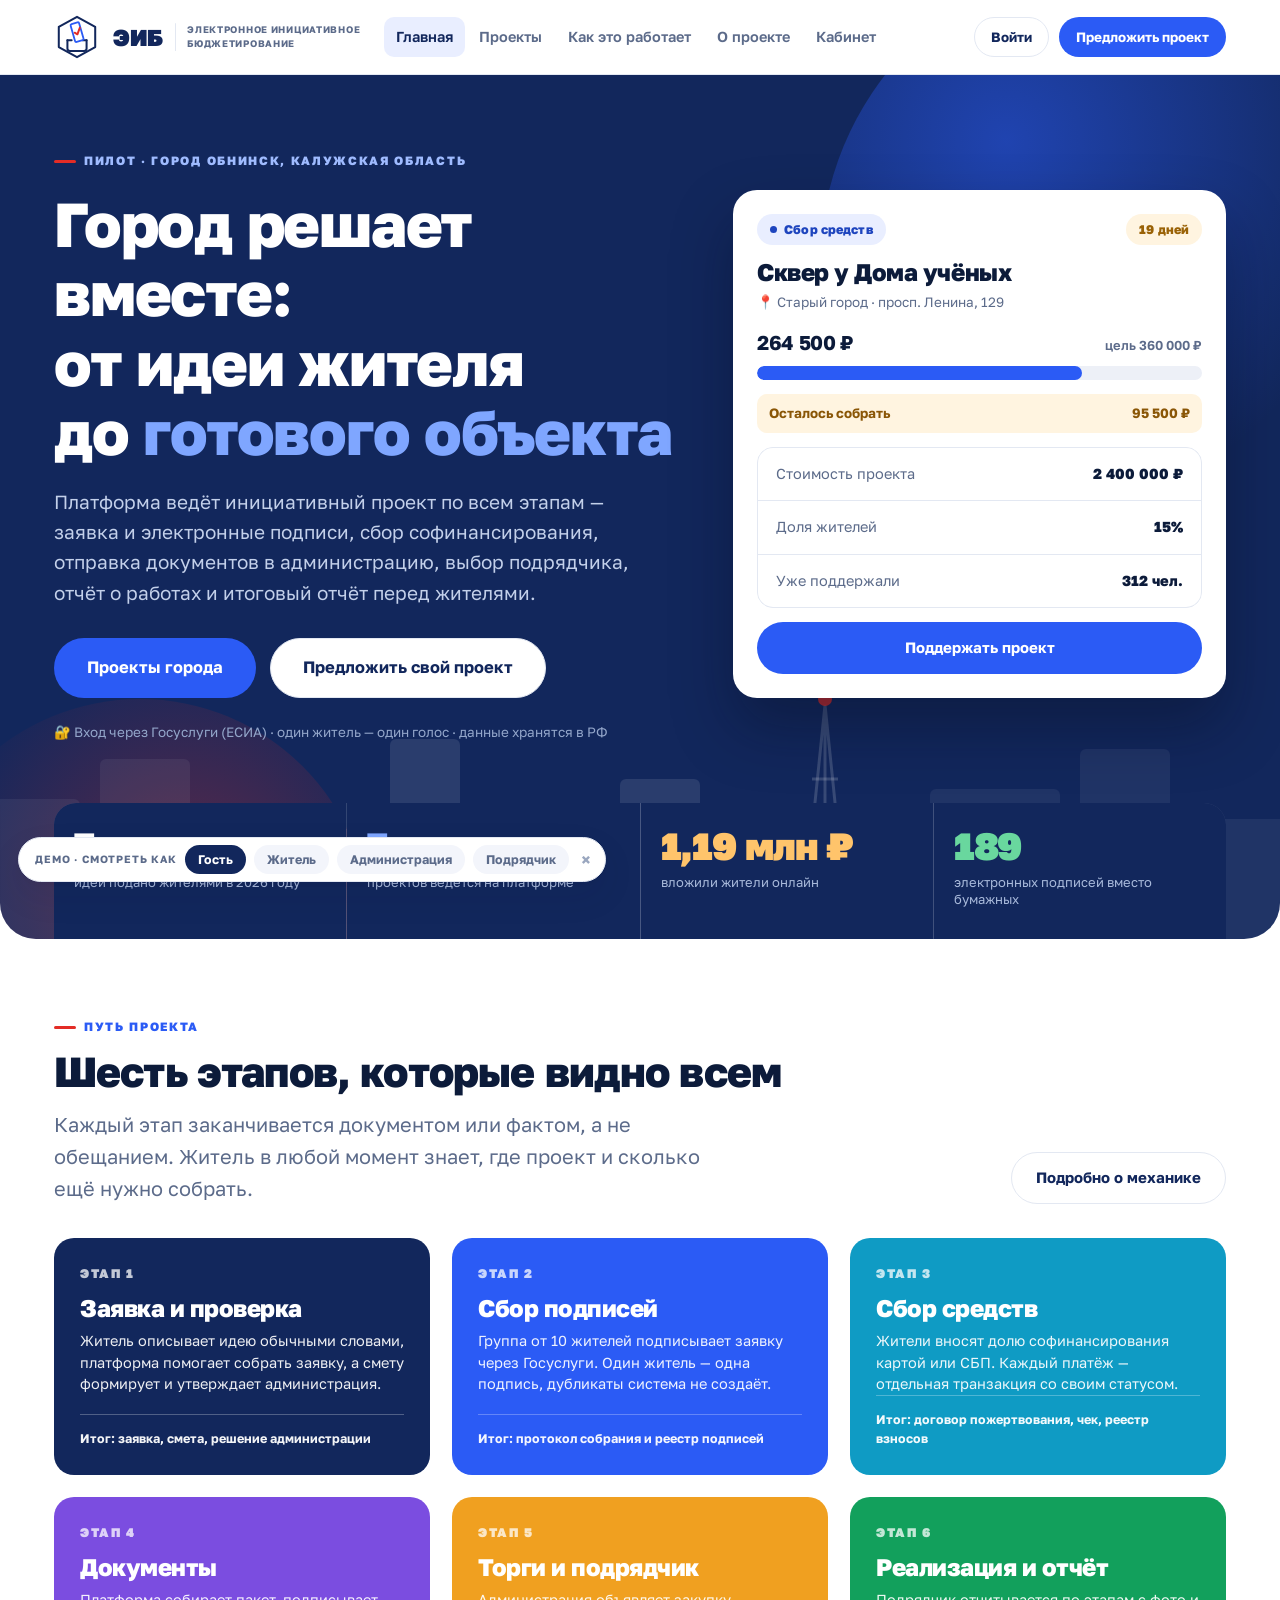
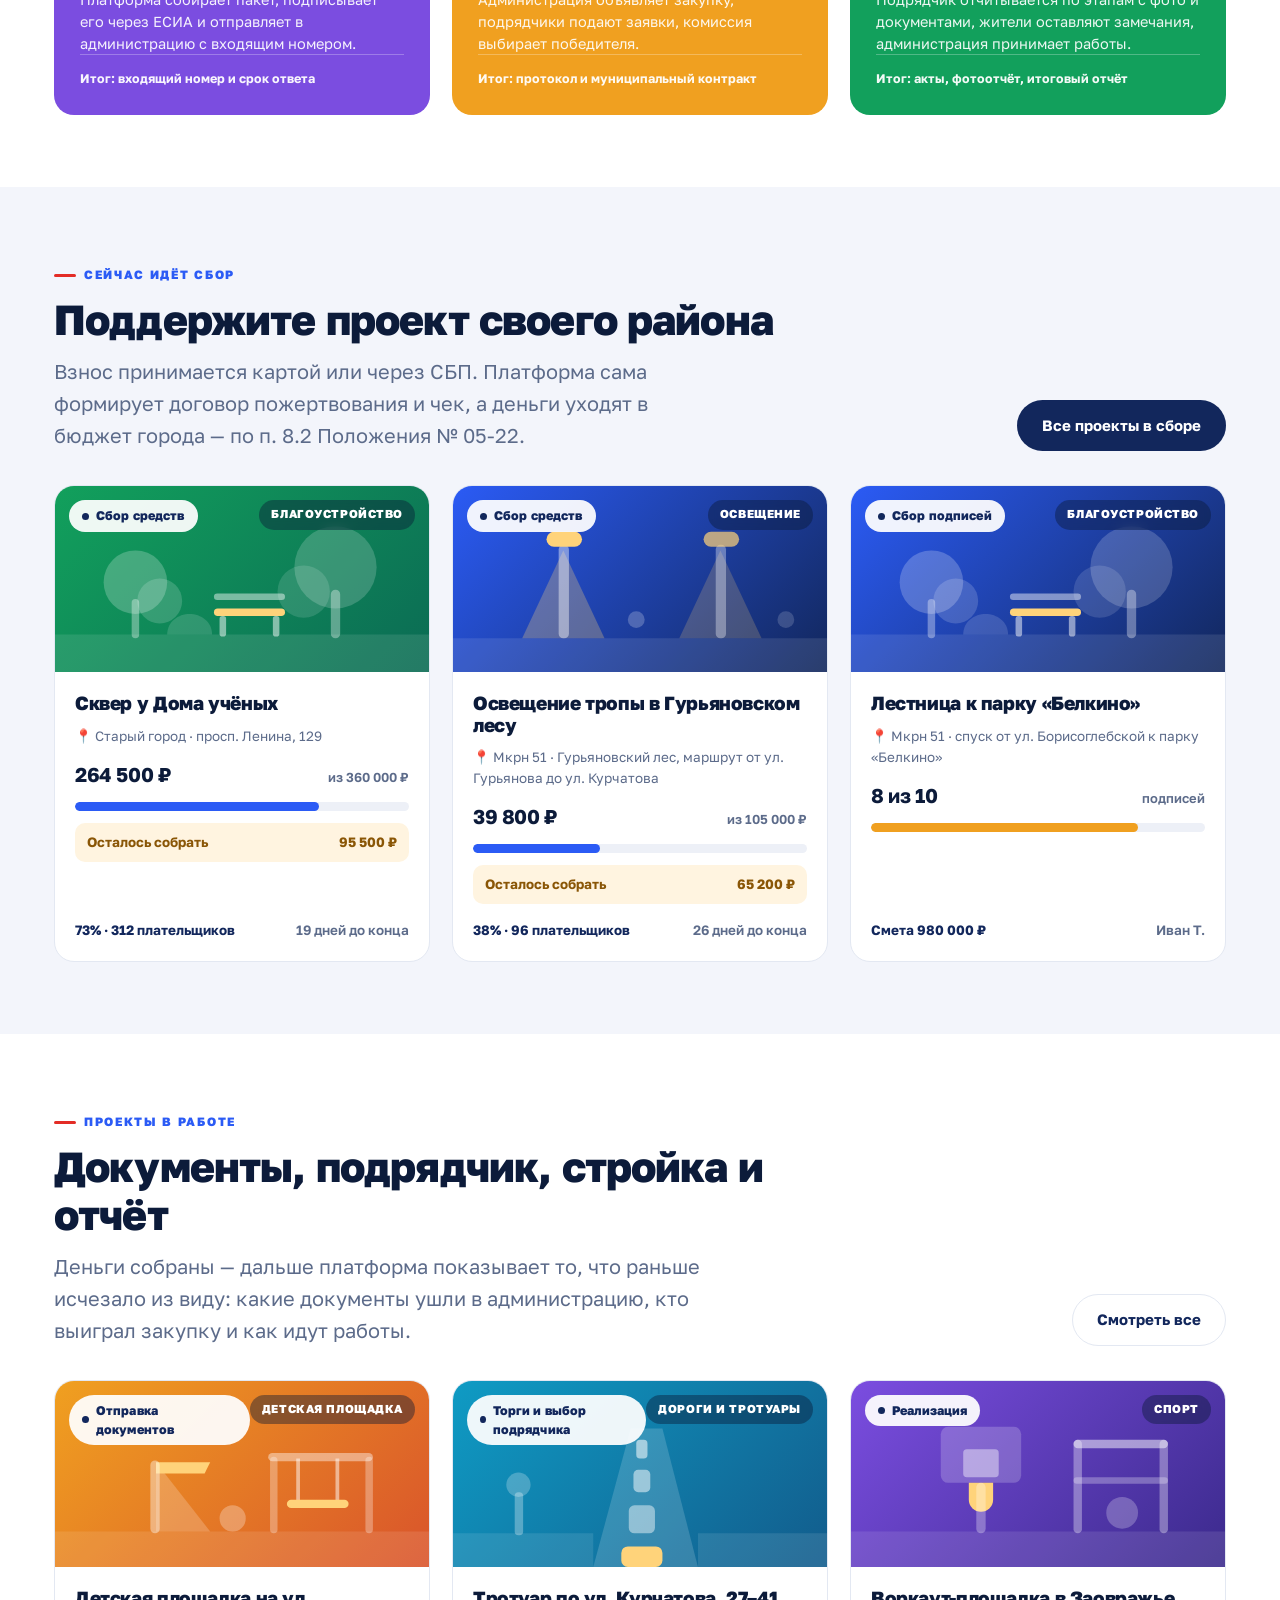
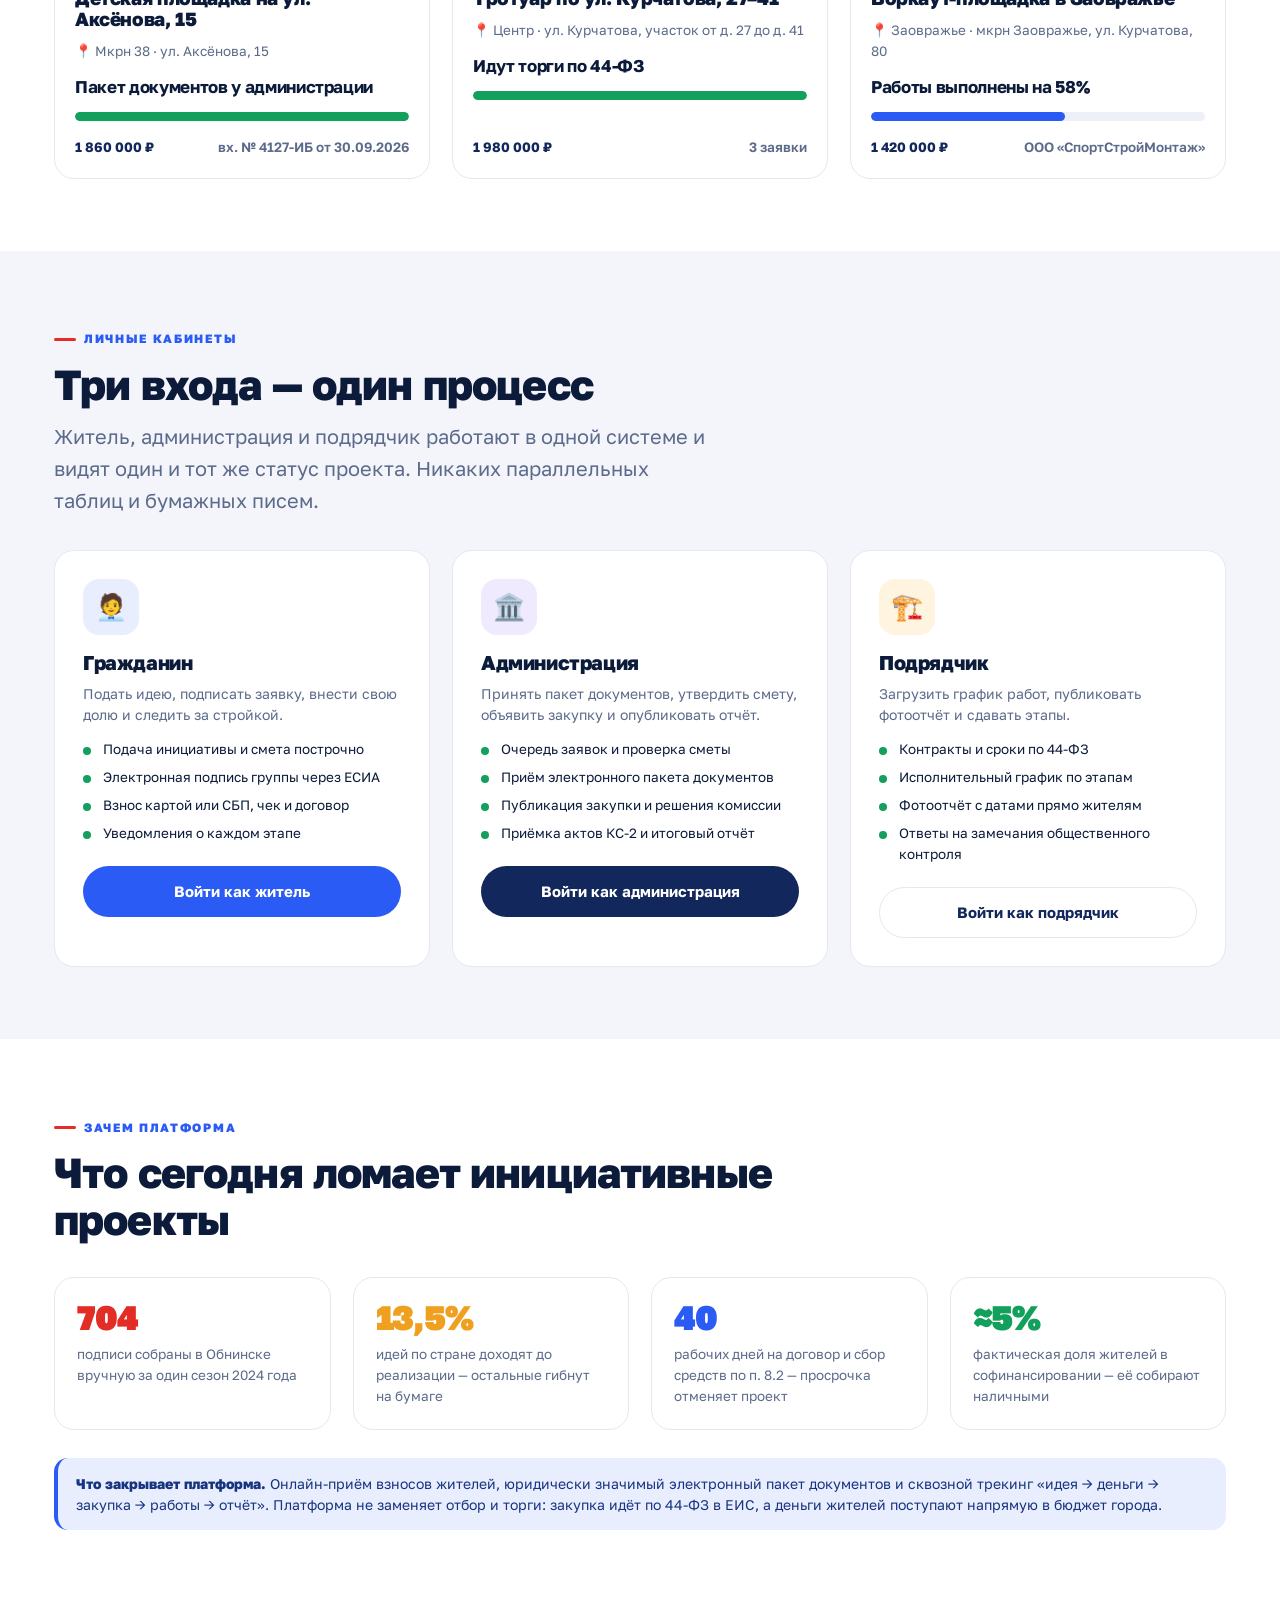
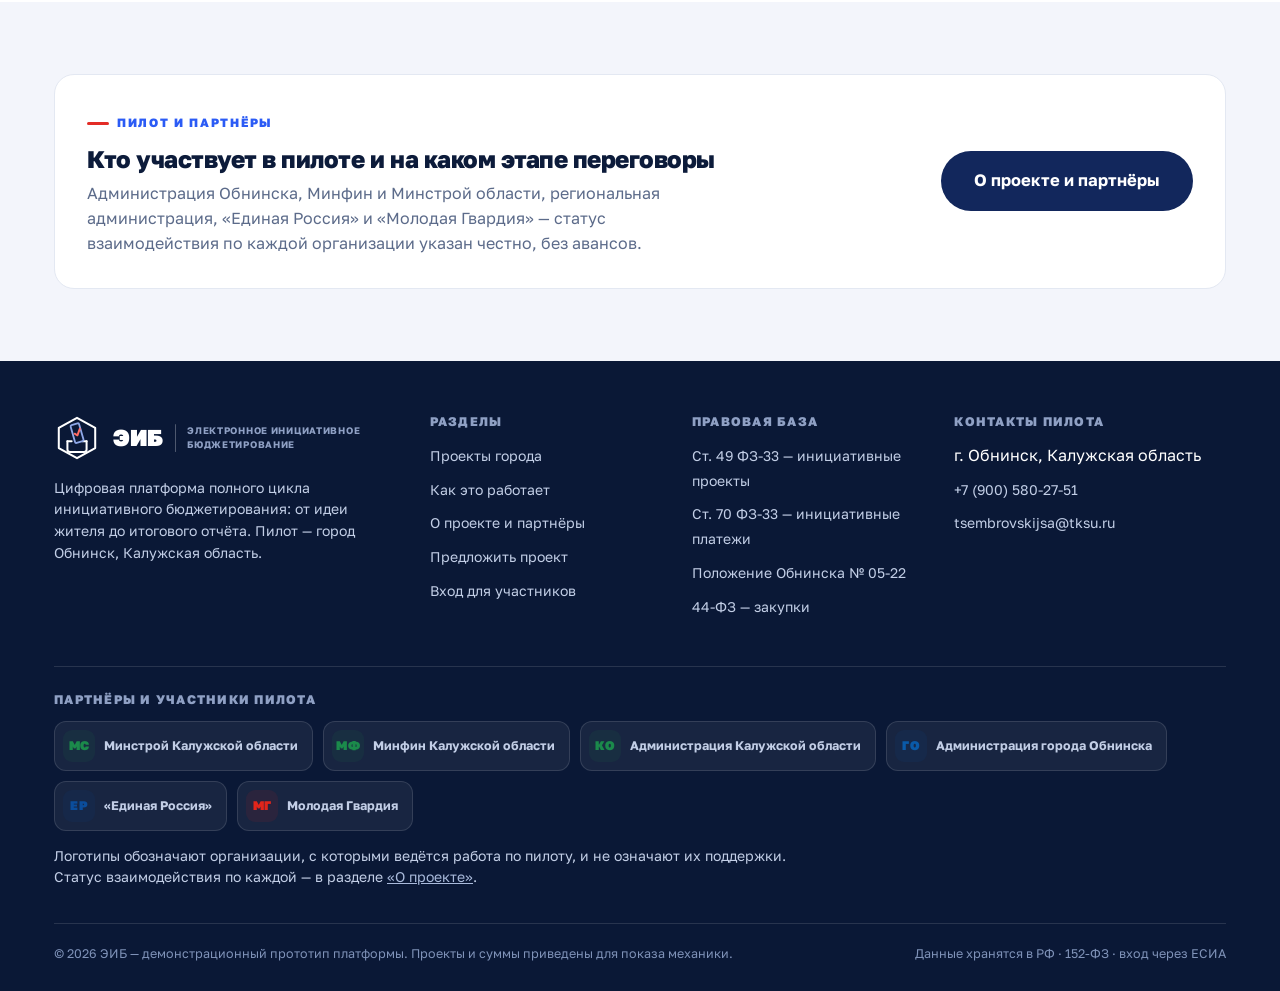
==== commit 2ba42334: "Обновление демонстрационного прототипа" ====
--- a/index.html
+++ b/index.html
@@ -58,7 +58,7 @@
           отчёт о работах и итоговый отчёт перед жителями.</p>
         <div class="hero-cta">
           <a class="btn btn-p btn-l" href="projects.html">Проекты города</a>
-          <a class="btn btn-o btn-l" href="submit.html">Подать инициативу</a>
+          <a class="btn btn-o btn-l" href="create.html">Предложить свой проект</a>
         </div>
         <div class="hero-note">🔐 Вход через Госуслуги (ЕСИА) · один житель — один голос · данные хранятся в РФ</div>
       </div>
@@ -219,56 +219,59 @@
 <div id="ftr"></div>
 
 <script src="assets/js/data.js"></script>
+<script src="assets/js/db.js"></script>
 <script src="assets/js/app.js"></script>
 <script>
 mount('home');
 
-/* Цифры пилота */
-document.getElementById('s1').textContent = CITY.stats.ideas;
-document.getElementById('s2').textContent = CITY.stats.projects;
-document.getElementById('s3').textContent = (CITY.stats.citizenMoney / 1000000).toFixed(2).replace('.', ',') + ' млн ₽';
-document.getElementById('s4').textContent = fmt(CITY.stats.signatures);
-
-/* Карточка «горячий сбор» в герое */
+/* Цифры считаются из базы, а не из статичных констант */
+const pub = DB.projects({ public: true });
+const raisedAll = DB.all('transactions').filter(t => t.status === 'confirmed').reduce((s, t) => s + t.amount, 0);
+document.getElementById('s1').textContent = DB.projects().length;
+document.getElementById('s2').textContent = pub.length;
+document.getElementById('s3').textContent = (raisedAll / 1000000).toFixed(2).replace('.', ',') + ' млн ₽';
+document.getElementById('s4').textContent = fmt(DB.all('signatures').length);
+
+/* Карточка активного сбора в герое */
 (function () {
-  const p = projects().find(x => x.stage === 'collecting');
-  const percent = pct(p);
+  const p = pub.find(x => x.status === 'collecting') || pub[0];
+  if (!p) return;
+  const percent = DB.progress(p.id);
   document.getElementById('heroCard').innerHTML = `
     <div class="between mb14">
-      <span class="chip chip-blue"><span class="dt"></span>Идёт сбор средств</span>
-      <span class="chip chip-amber">${days(p.daysLeft)}</span>
-    </div>
-    <h3 style="margin-bottom:6px">${p.title}</h3>
-    <div class="ploc mb14">📍 ${p.district} · ${p.addr.split('—')[0].trim()}</div>
-    <div class="money"><b>${rub(p.raised)}</b><span>цель ${rub(p.goal)}</span></div>
+      <span class="chip chip-blue"><span class="dt"></span>${statusOf(p).n}</span>
+      ${p.daysLeft ? '<span class="chip chip-amber">' + days(p.daysLeft) + '</span>' : ''}
+    </div>
+    <h3 style="margin-bottom:6px">${esc(p.title)}</h3>
+    <div class="ploc mb14">📍 ${esc(p.district)} · ${esc(p.addr.split('—')[0].trim())}</div>
+    <div class="money"><b>${rub(DB.raised(p.id))}</b><span>цель ${rub(p.goal)}</span></div>
     <div class="bar bar-lg mt8"><i style="width:${percent}%"></i></div>
-    <div class="left-sum mt14"><span>Осталось собрать</span><b>${rub(left(p))}</b></div>
+    <div class="left-sum mt14"><span>Осталось собрать</span><b>${rub(DB.leftToRaise(p.id))}</b></div>
     <div class="facts mt14">
       <div><span>Стоимость проекта</span><b>${rub(p.cost)}</b></div>
       <div><span>Доля жителей</span><b>${p.sharePct}%</b></div>
-      <div><span>Уже поддержали</span><b>${p.donors} чел.</b></div>
+      <div><span>Уже поддержали</span><b>${DB.donors(p.id)} чел.</b></div>
     </div>
     <a class="btn btn-p btn-full mt14" href="project.html?id=${p.id}">Поддержать проект</a>`;
 })();
 
 /* Плитки этапов */
 document.getElementById('tiles').innerHTML = [
-  ['Заявка и подписи', 'Инициатор заполняет форму и смету построчно, группа от 10 жителей подписывает заявку через Госуслуги.', 'Итог: заявка, протокол собрания и реестр подписей'],
-  ['Сбор средств', 'Жители и бизнес вносят долю софинансирования картой или СБП. Видно, сколько собрано и сколько осталось.', 'Итог: договор пожертвования, чек, реестр взносов'],
-  ['Отправка документов', 'Платформа собирает пакет, подписывает его через ЕСИА и отправляет в администрацию с входящим номером.', 'Итог: входящий номер и срок ответа администрации'],
-  ['Выбор подрядчика', 'Администрация публикует закупку по 44-ФЗ. На платформе видно заявки, цены, опыт и протокол.', 'Итог: протокол и муниципальный контракт'],
-  ['Отчёт подрядчика', 'Подрядчик ведёт исполнительный график и выкладывает фотоотчёт. Жители фиксируют замечания.', 'Итог: график, фото по датам, акты КС-2'],
-  ['Завершён', 'Итоговый отчёт: сколько собрали жители, сколько добавил город, куда ушла экономия и что вернули.', 'Итог: отчёт, возврат остатка, оценка жителей']
+  ['Заявка и проверка', 'Житель описывает идею обычными словами, платформа помогает собрать заявку, а смету формирует и утверждает администрация.', 'Итог: заявка, смета, решение администрации'],
+  ['Сбор подписей', 'Группа от 10 жителей подписывает заявку через Госуслуги. Один житель — одна подпись, дубликаты система не создаёт.', 'Итог: протокол собрания и реестр подписей'],
+  ['Сбор средств', 'Жители вносят долю софинансирования картой или СБП. Каждый платёж — отдельная транзакция со своим статусом.', 'Итог: договор пожертвования, чек, реестр взносов'],
+  ['Документы', 'Платформа собирает пакет, подписывает его через ЕСИА и отправляет в администрацию с входящим номером.', 'Итог: входящий номер и срок ответа'],
+  ['Торги и подрядчик', 'Администрация объявляет закупку, подрядчики подают заявки, комиссия выбирает победителя.', 'Итог: протокол и муниципальный контракт'],
+  ['Реализация и отчёт', 'Подрядчик отчитывается по этапам с фото и документами, жители оставляют замечания, администрация принимает работы.', 'Итог: акты, фотоотчёт, итоговый отчёт']
 ].map((t, i) => `<div class="tile t${i + 1}">
     <span class="num">ЭТАП ${i + 1}</span><h3>${t[0]}</h3><p>${t[1]}</p><div class="out">${t[2]}</div>
   </div>`).join('');
 
-
 /* Проекты */
 document.getElementById('collecting').innerHTML =
-  projects().filter(p => p.stage === 'collecting' || p.stage === 'idea').map(projectCard).join('');
+  pub.filter(p => ['collecting', 'goal', 'signing'].includes(p.status)).slice(0, 3).map(projectCard).join('');
 document.getElementById('pipeline').innerHTML =
-  projects().filter(p => ['documents', 'contractor', 'works', 'done'].includes(p.stage)).slice(0, 3).map(projectCard).join('');
+  pub.filter(p => ['documents', 'procurement', 'works', 'reporting', 'done'].includes(p.status)).slice(0, 3).map(projectCard).join('');
 </script>
 </body>
 </html>
--- a/assets/css/style.css
+++ b/assets/css/style.css
@@ -412,6 +412,33 @@
 .plog-note{font-size:12px;color:#7F92B8;line-height:1.5;max-width:760px}
 .plog-note a{color:#A9BADB;text-decoration:underline}
 
+/* ---------- Хроника проекта ---------- */
+.tl{position:relative;padding-left:8px}
+.tl-item{display:flex;gap:14px;padding-bottom:18px;position:relative}
+.tl-item::before{content:"";position:absolute;left:15px;top:34px;bottom:0;width:2px;background:var(--line)}
+.tl-item:last-child::before{display:none}
+.tl-item:last-child{padding-bottom:0}
+.tl-dot{width:32px;height:32px;border-radius:50%;background:var(--bg-2);border:2px solid #fff;
+  box-shadow:0 0 0 1px var(--line);display:flex;align-items:center;justify-content:center;font-size:14px;flex:none;z-index:1}
+.tl-body{min-width:0;flex:1}
+.tl-head{display:flex;justify-content:space-between;gap:12px;align-items:baseline;flex-wrap:wrap}
+.tl-head b{font-size:15px}
+.tl-head span{font-size:12.5px;color:var(--muted);white-space:nowrap}
+.tl-body p{font-size:14px;color:var(--muted);margin:4px 0 2px;line-height:1.5}
+
+/* ---------- Карточка отчёта / замечания ---------- */
+.rep{border:1px solid var(--line);border-radius:16px;padding:18px;background:#fff}
+.rep+.rep{margin-top:14px}
+.rep .facts div{padding:10px 14px;font-size:13.5px}
+.shot{position:relative}
+.shot-tag{position:absolute;top:8px;left:8px;background:rgba(10,24,54,.72);color:#fff;
+  font-size:10px;font-weight:900;letter-spacing:.08em;padding:3px 8px;border-radius:6px}
+
+/* ---------- Загрузка файлов (демо) ---------- */
+.up{display:flex;gap:8px;flex-wrap:wrap;align-items:center;padding:12px;border:1.5px dashed var(--line);border-radius:12px}
+.inp-s{padding:8px 10px;font-size:13.5px;border-radius:9px}
+code{font-family:ui-monospace,SFMono-Regular,Menlo,Consolas,monospace;font-size:12.5px}
+
 /* ---------- Демо-переключатель ролей ---------- */
 .demo-bar{position:fixed;left:18px;bottom:18px;z-index:120;background:#fff;border:1px solid var(--line);
   box-shadow:var(--shadow);border-radius:999px;padding:7px 10px 7px 16px;display:flex;align-items:center;gap:8px}
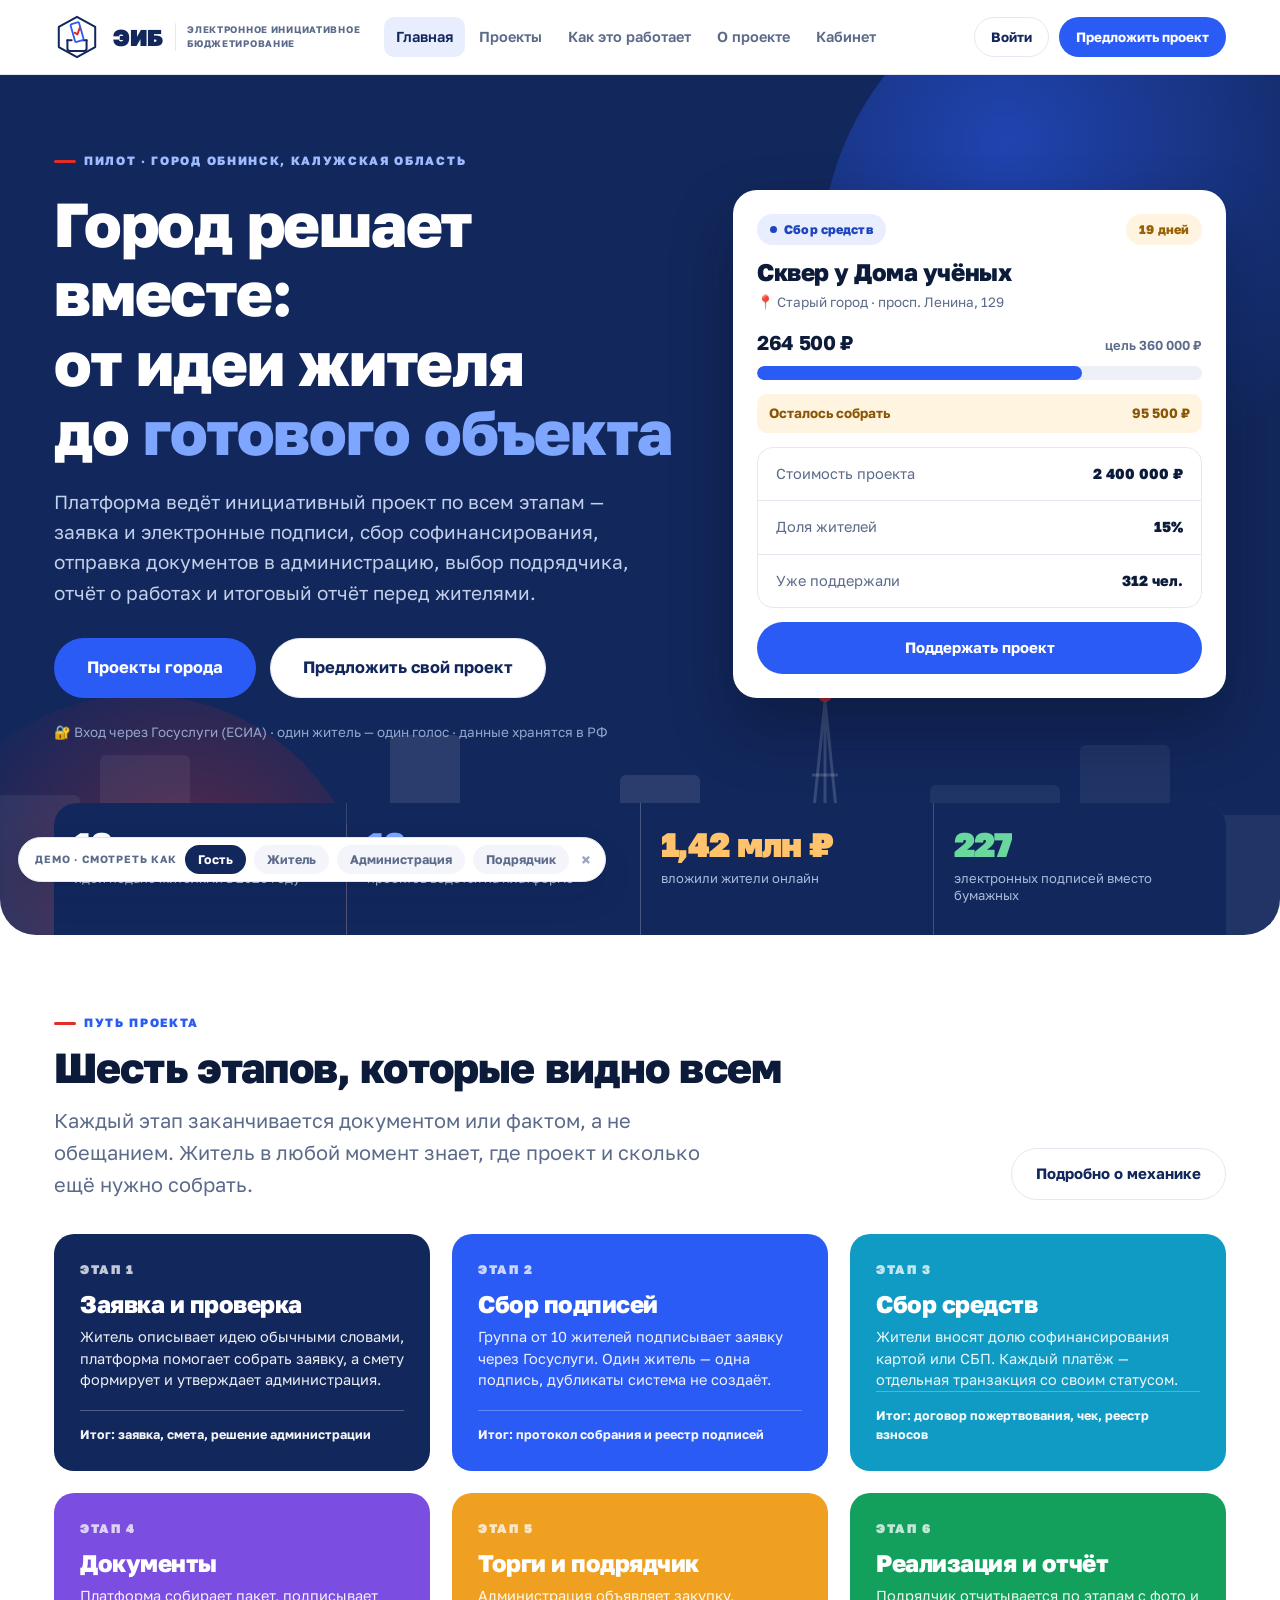
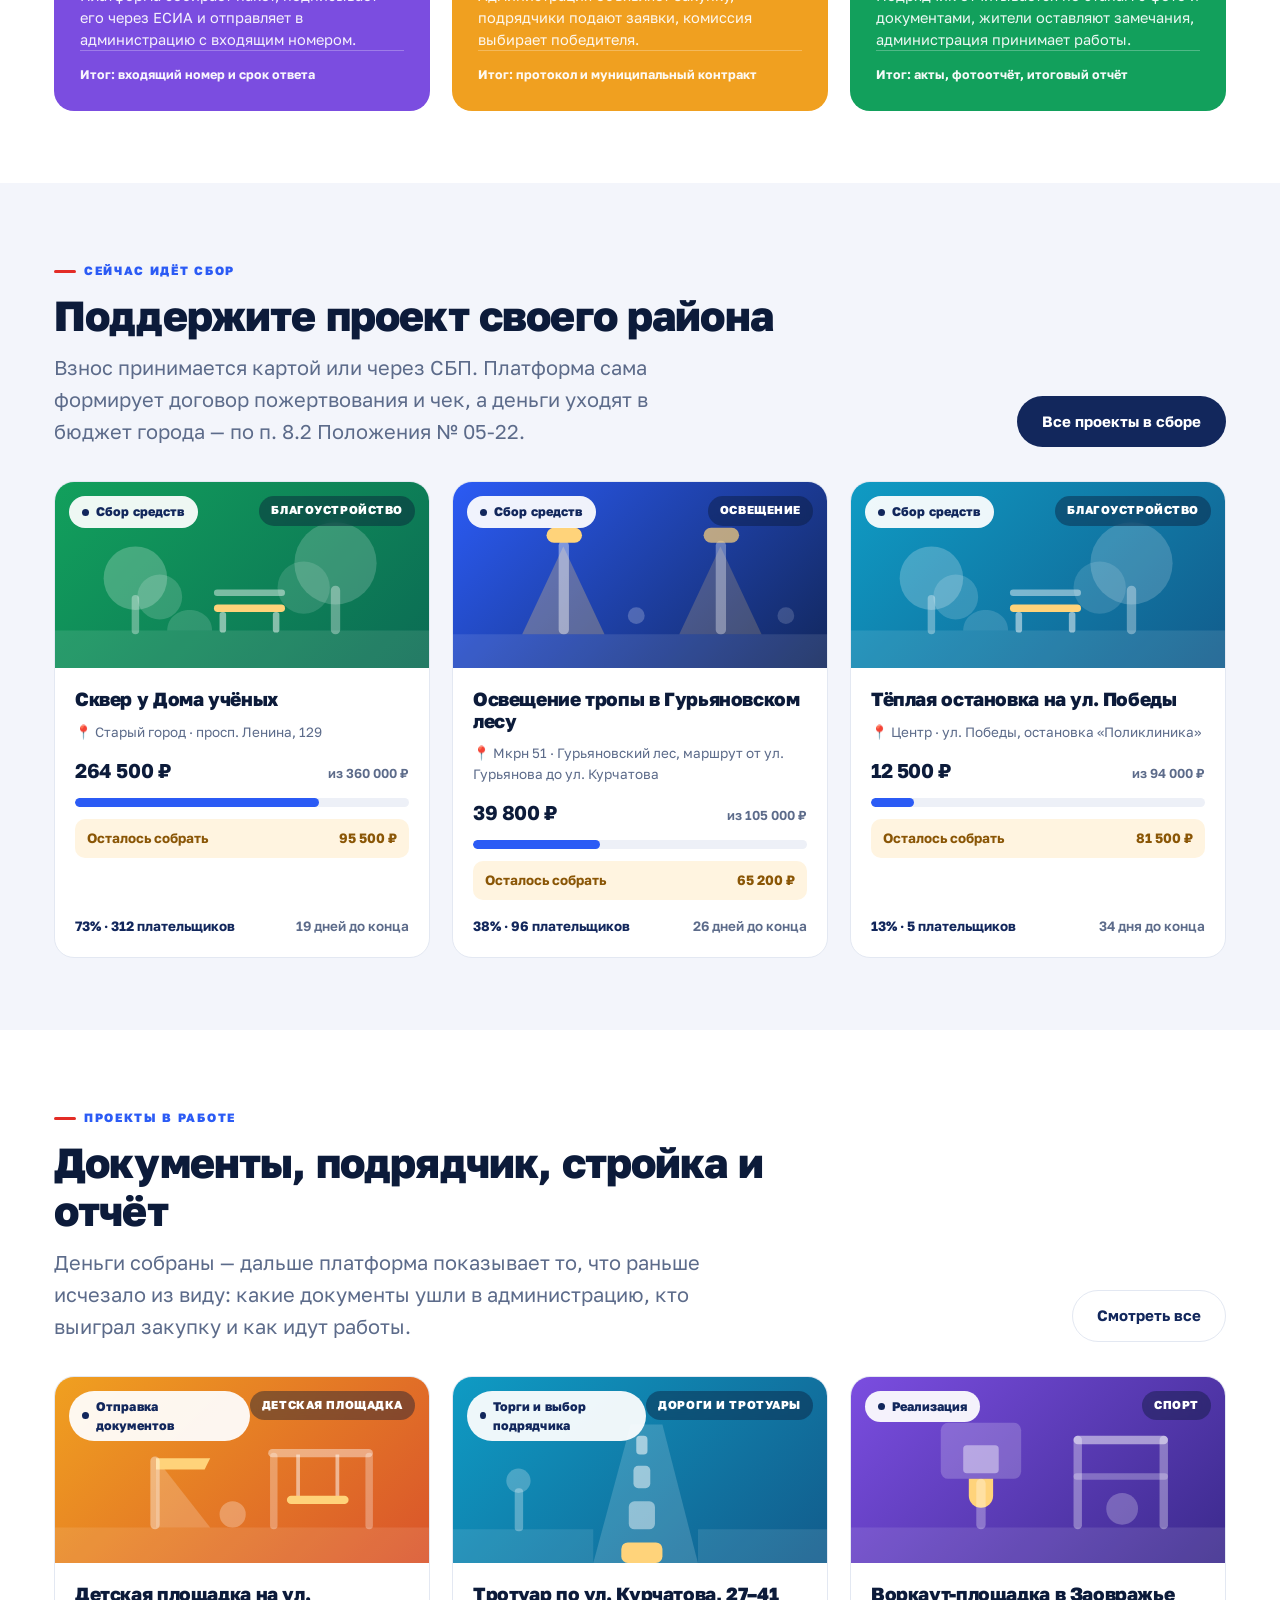
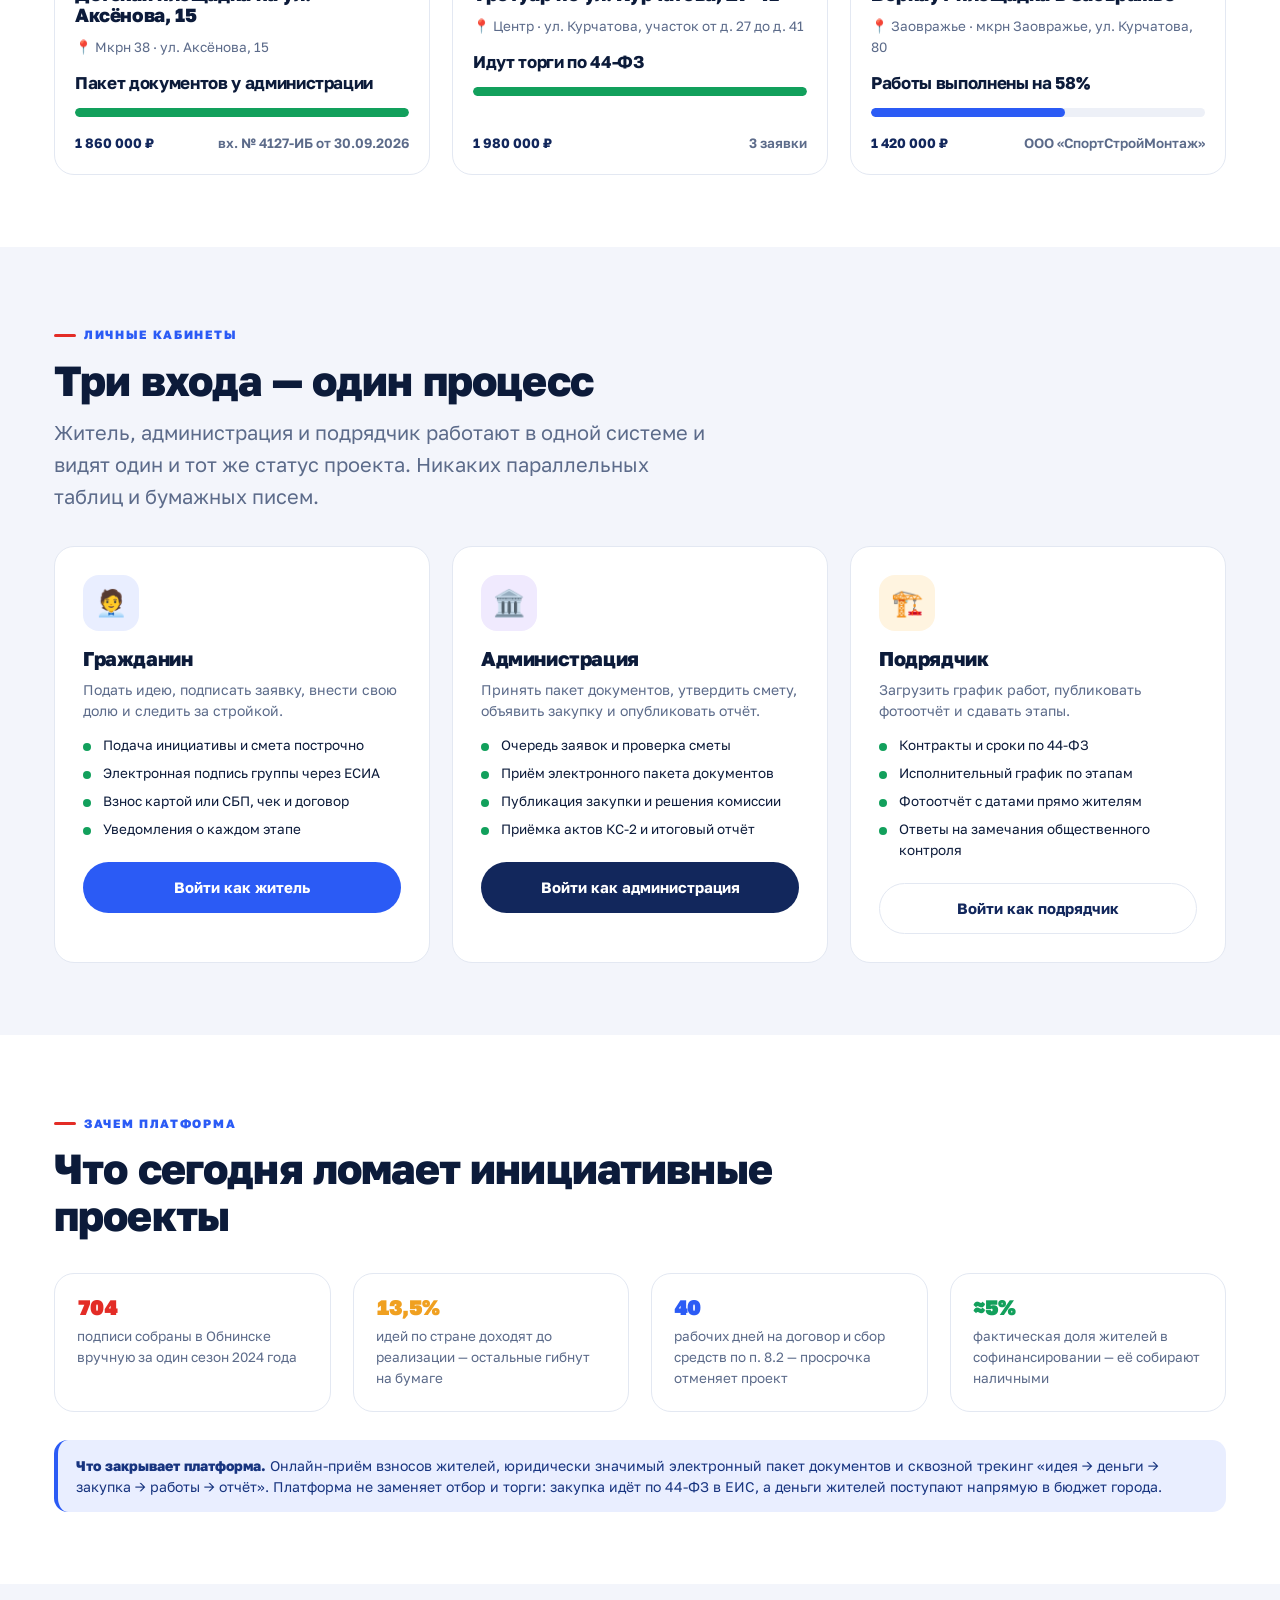
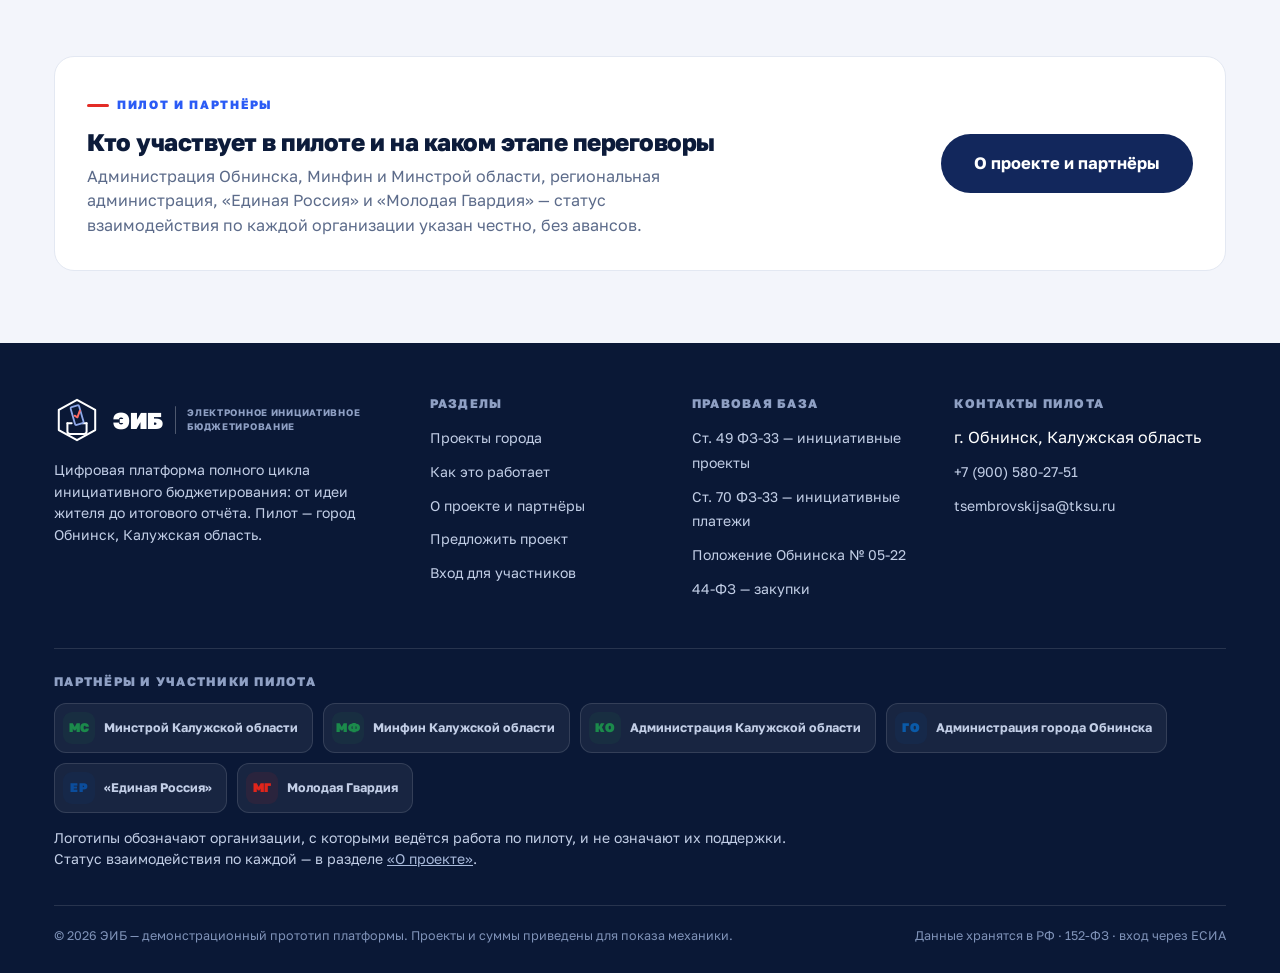
==== commit 79576fbf: "Обновление демонстрационного прототипа" ====
--- a/index.html
+++ b/index.html
@@ -225,11 +225,11 @@
 mount('home');
 
 /* Цифры считаются из базы, а не из статичных констант */
-const pub = DB.projects({ public: true });
+const pub = visibleProjects();
 const raisedAll = DB.all('transactions').filter(t => t.status === 'confirmed').reduce((s, t) => s + t.amount, 0);
 document.getElementById('s1').textContent = DB.projects().length;
 document.getElementById('s2').textContent = pub.length;
-document.getElementById('s3').textContent = (raisedAll / 1000000).toFixed(2).replace('.', ',') + ' млн ₽';
+document.getElementById('s3').textContent = rubShort(raisedAll);
 document.getElementById('s4').textContent = fmt(DB.all('signatures').length);
 
 /* Карточка активного сбора в герое */
@@ -269,9 +269,10 @@
 
 /* Проекты */
 document.getElementById('collecting').innerHTML =
-  pub.filter(p => ['collecting', 'goal', 'signing'].includes(p.status)).slice(0, 3).map(projectCard).join('');
+  pub.filter(p => ['collecting', 'goal'].includes(p.status)).slice(0, 3).map(projectCard).join('');
 document.getElementById('pipeline').innerHTML =
-  pub.filter(p => ['documents', 'procurement', 'works', 'reporting', 'done'].includes(p.status)).slice(0, 3).map(projectCard).join('');
+  pub.filter(p => ['submitted', 'review', 'signing', 'documents', 'procurement', 'works', 'reporting', 'done']
+    .includes(p.status)).slice(0, 3).map(projectCard).join('');
 </script>
 </body>
 </html>
--- a/assets/css/style.css
+++ b/assets/css/style.css
@@ -241,6 +241,7 @@
 
 /* ---------- Таймлайн этапов проекта ---------- */
 .steps{display:grid;grid-template-columns:repeat(6,1fr);gap:10px}
+.steps-4{grid-template-columns:repeat(4,1fr)}
 .step{background:var(--bg-2);border-radius:14px;padding:14px;border:1.5px solid transparent}
 .step .k{font-size:11px;font-weight:900;letter-spacing:.1em;color:#93A0BA}
 .step .n{font-size:13.5px;font-weight:700;margin-top:6px;line-height:1.3;color:var(--muted)}
@@ -383,6 +384,7 @@
   .partners-grid{grid-template-columns:repeat(2,1fr)}
   .ftr-in{grid-template-columns:1fr 1fr}
   .steps{grid-template-columns:repeat(3,1fr)}
+  .steps-4{grid-template-columns:repeat(2,1fr)}
   .mainnav a{padding:8px 9px;font-size:13.5px}
 }
 /* ---------- Партнёры ---------- */
@@ -412,6 +414,37 @@
 .plog-note{font-size:12px;color:#7F92B8;line-height:1.5;max-width:760px}
 .plog-note a{color:#A9BADB;text-decoration:underline}
 
+/* ---------- Счётчик заявок в меню ---------- */
+.nav-badge{display:inline-flex;align-items:center;justify-content:center;min-width:20px;height:20px;
+  padding:0 6px;border-radius:999px;background:var(--red);color:#fff;font-size:11.5px;font-weight:800;margin-left:4px}
+
+/* ---------- Сворачиваемые блоки ---------- */
+.acc{border:1px solid var(--line);border-radius:14px;background:#fff;overflow:hidden}
+.acc+.acc{margin-top:10px}
+.acc>summary{cursor:pointer;padding:15px 18px;font-weight:700;font-size:15px;list-style:none;
+  display:flex;align-items:center;gap:10px;transition:.15s}
+.acc>summary::-webkit-details-marker{display:none}
+.acc>summary::before{content:"+";width:22px;height:22px;flex:none;border-radius:7px;background:var(--bg-2);
+  color:var(--blue);display:flex;align-items:center;justify-content:center;font-size:16px;font-weight:800;line-height:1}
+.acc[open]>summary::before{content:"–"}
+.acc>summary:hover{background:#FAFBFE}
+.acc>summary .tag{margin-left:auto;font-size:12px;font-weight:700;color:var(--muted)}
+.acc-body{padding:0 18px 18px;font-size:14.5px;line-height:1.6;color:var(--muted)}
+.acc-body p+p{margin-top:10px}
+.acc-body b{color:var(--ink)}
+.acc-body ul{margin:10px 0 0;display:flex;flex-direction:column;gap:8px}
+.acc-body li{padding-left:20px;position:relative}
+.acc-body li::before{content:"";position:absolute;left:0;top:9px;width:7px;height:7px;border-radius:50%;background:var(--blue)}
+.acc-body .law{display:inline-block;margin-top:10px;font-size:12.5px;color:var(--muted);
+  border-left:3px solid var(--line);padding-left:10px}
+
+/* Суммы не разрываются и не наползают на знак рубля */
+.kpi b{font-size:clamp(19px,1.9vw,30px);white-space:nowrap;letter-spacing:-.03em;font-variant-numeric:tabular-nums}
+@media (max-width:1300px){.kpi b{font-size:21px}}
+@media (max-width:900px){.kpi b{font-size:26px}}
+.money b,.facts div b,.left-sum b,.feed-row .s{white-space:nowrap}
+.hero-stats b{white-space:nowrap;font-size:clamp(22px,2.8vw,34px)}
+
 /* ---------- Хроника проекта ---------- */
 .tl{position:relative;padding-left:8px}
 .tl-item{display:flex;gap:14px;padding-bottom:18px;position:relative}
@@ -475,7 +508,7 @@
 }
 @media (max-width:560px){
   .g4{grid-template-columns:1fr}
-  .steps{grid-template-columns:repeat(2,1fr)}
+  .steps,.steps-4{grid-template-columns:repeat(2,1fr)}
   .ftr-in{grid-template-columns:1fr}
   .btn-hide,.btn-hide-sm{display:none}
   .hdr-in{gap:12px}
